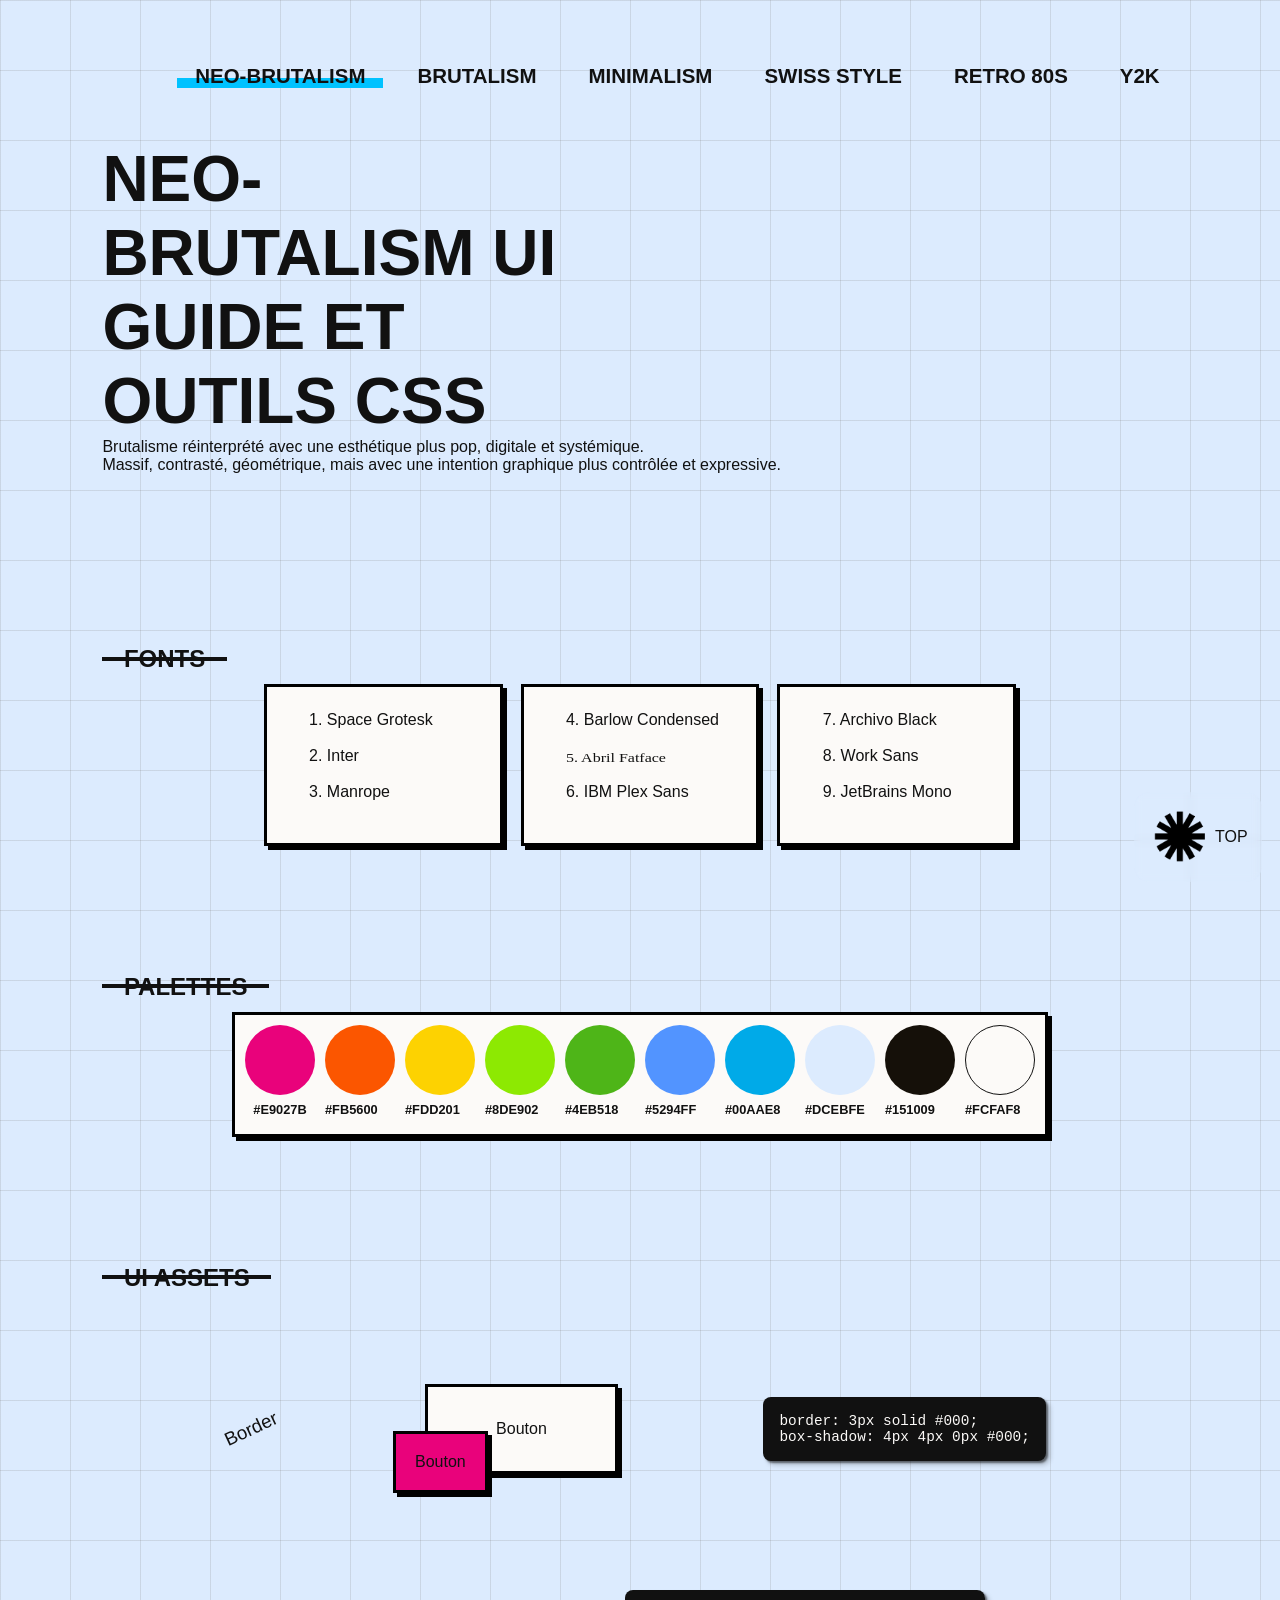
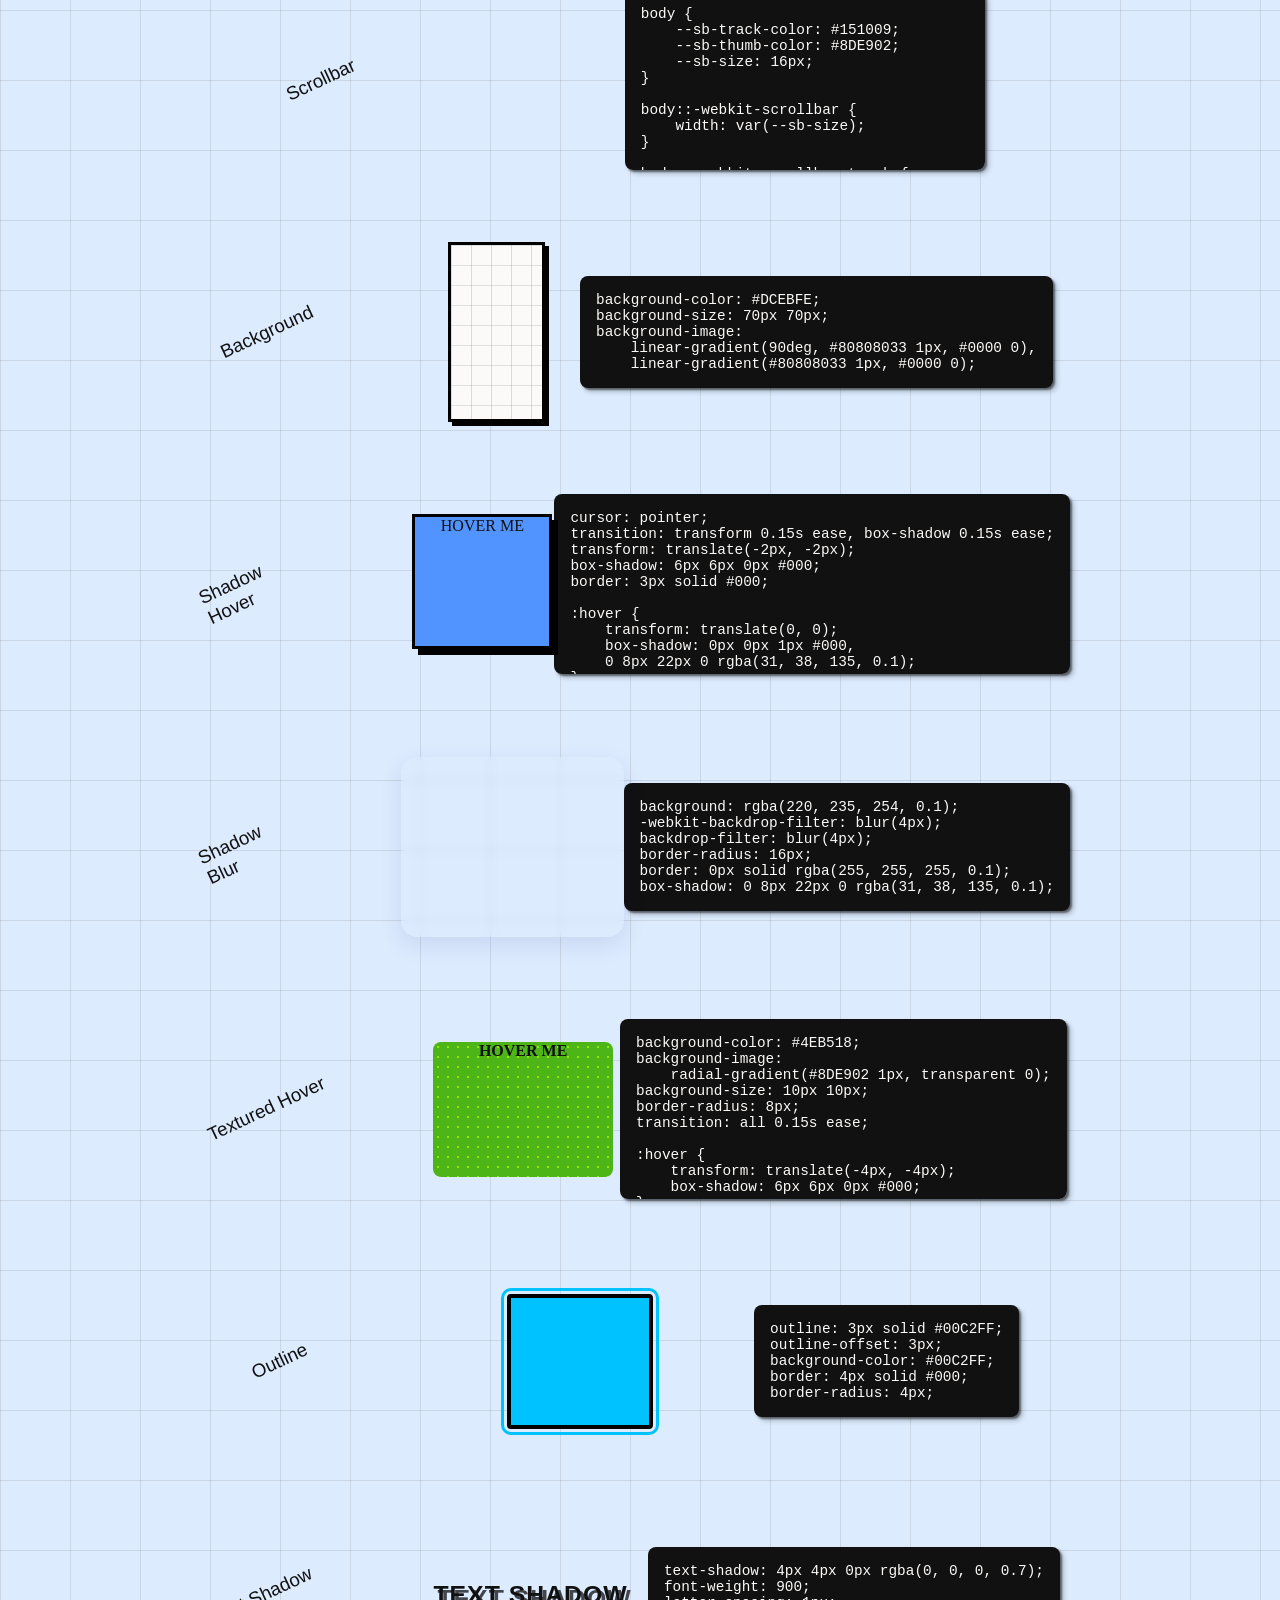
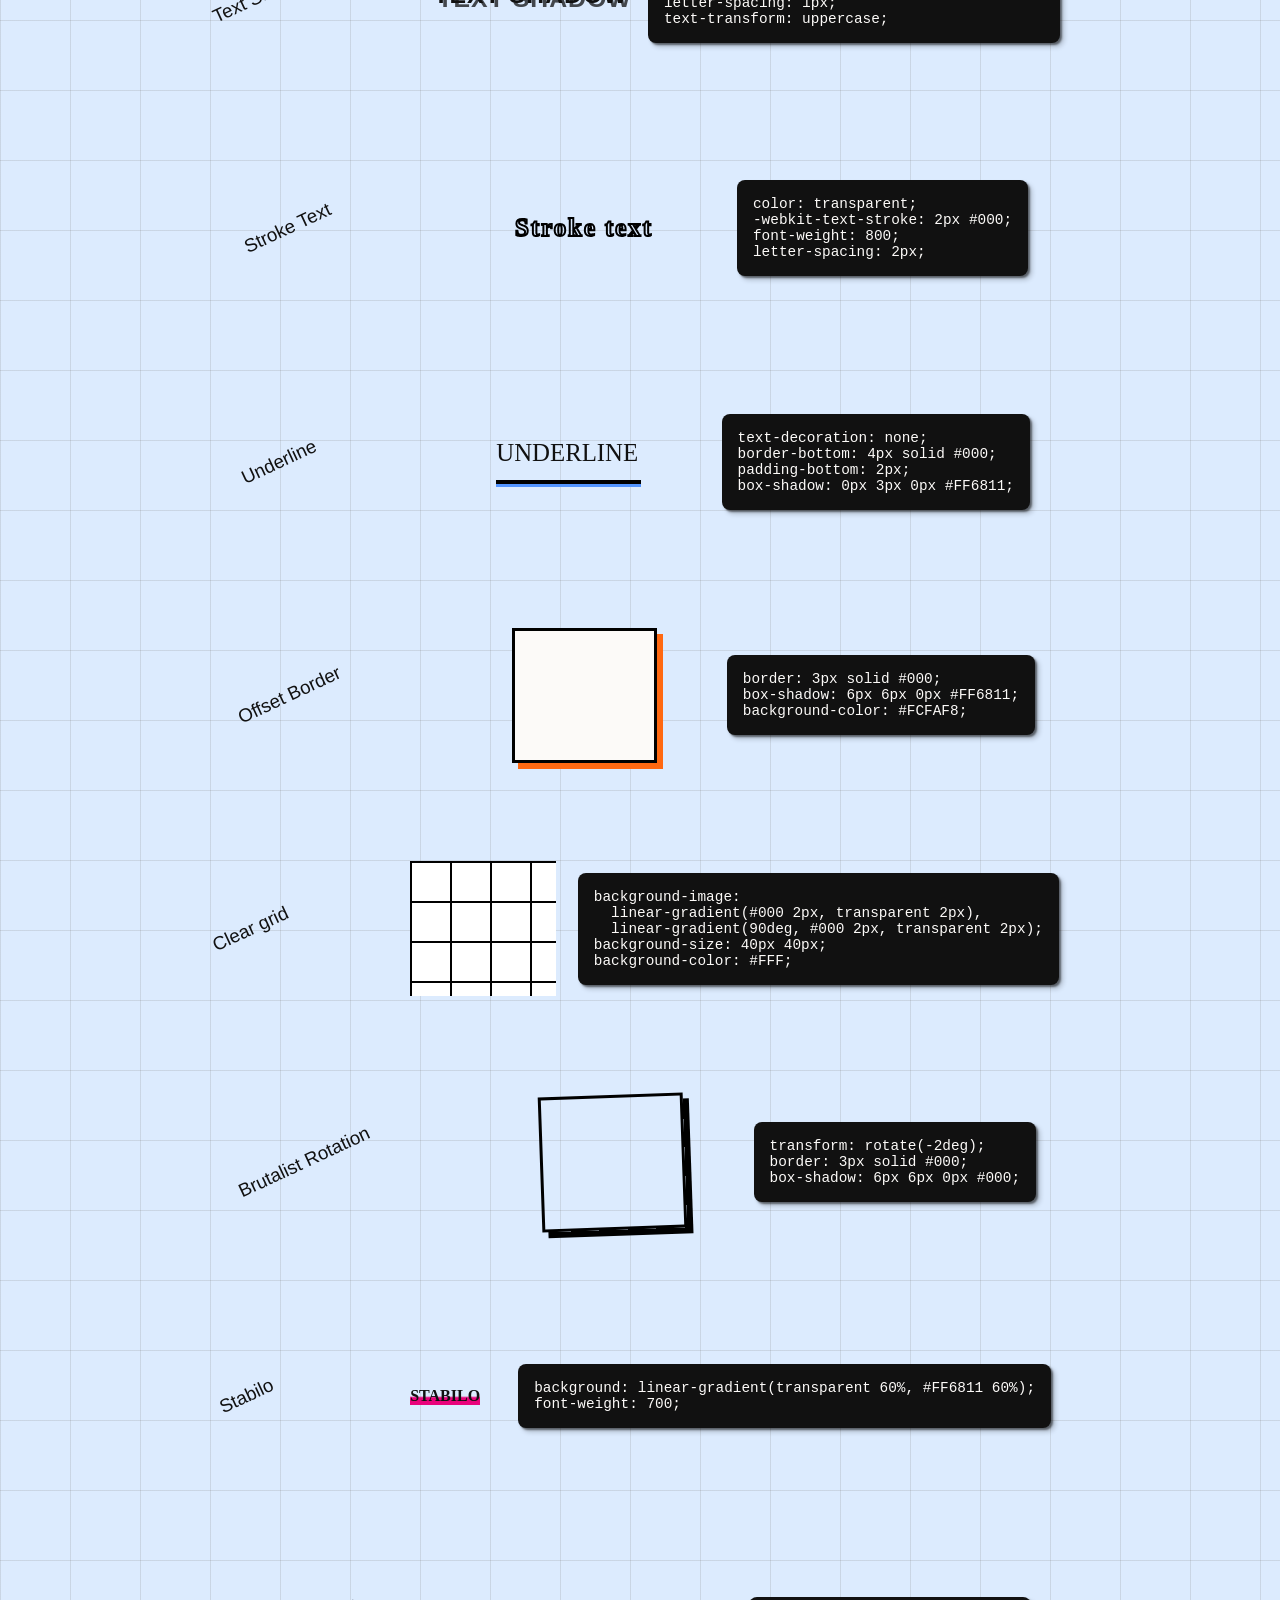
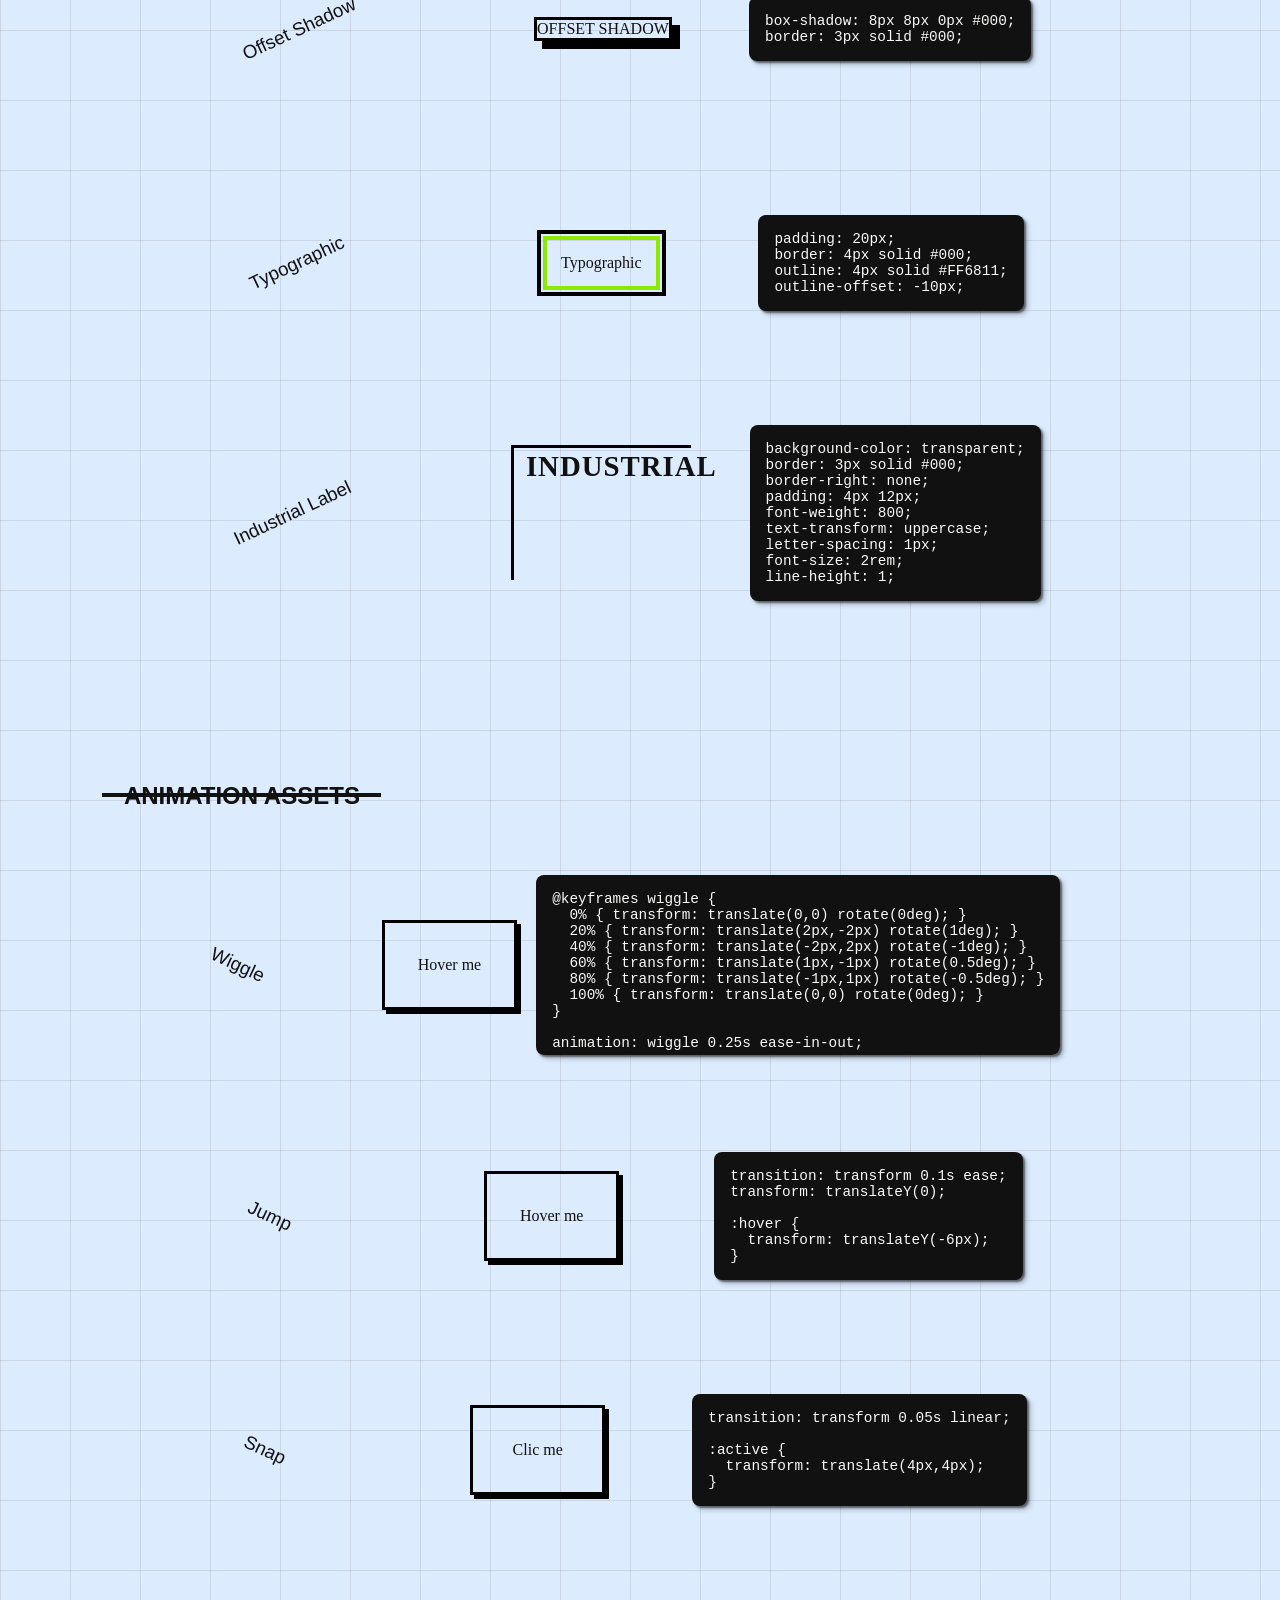
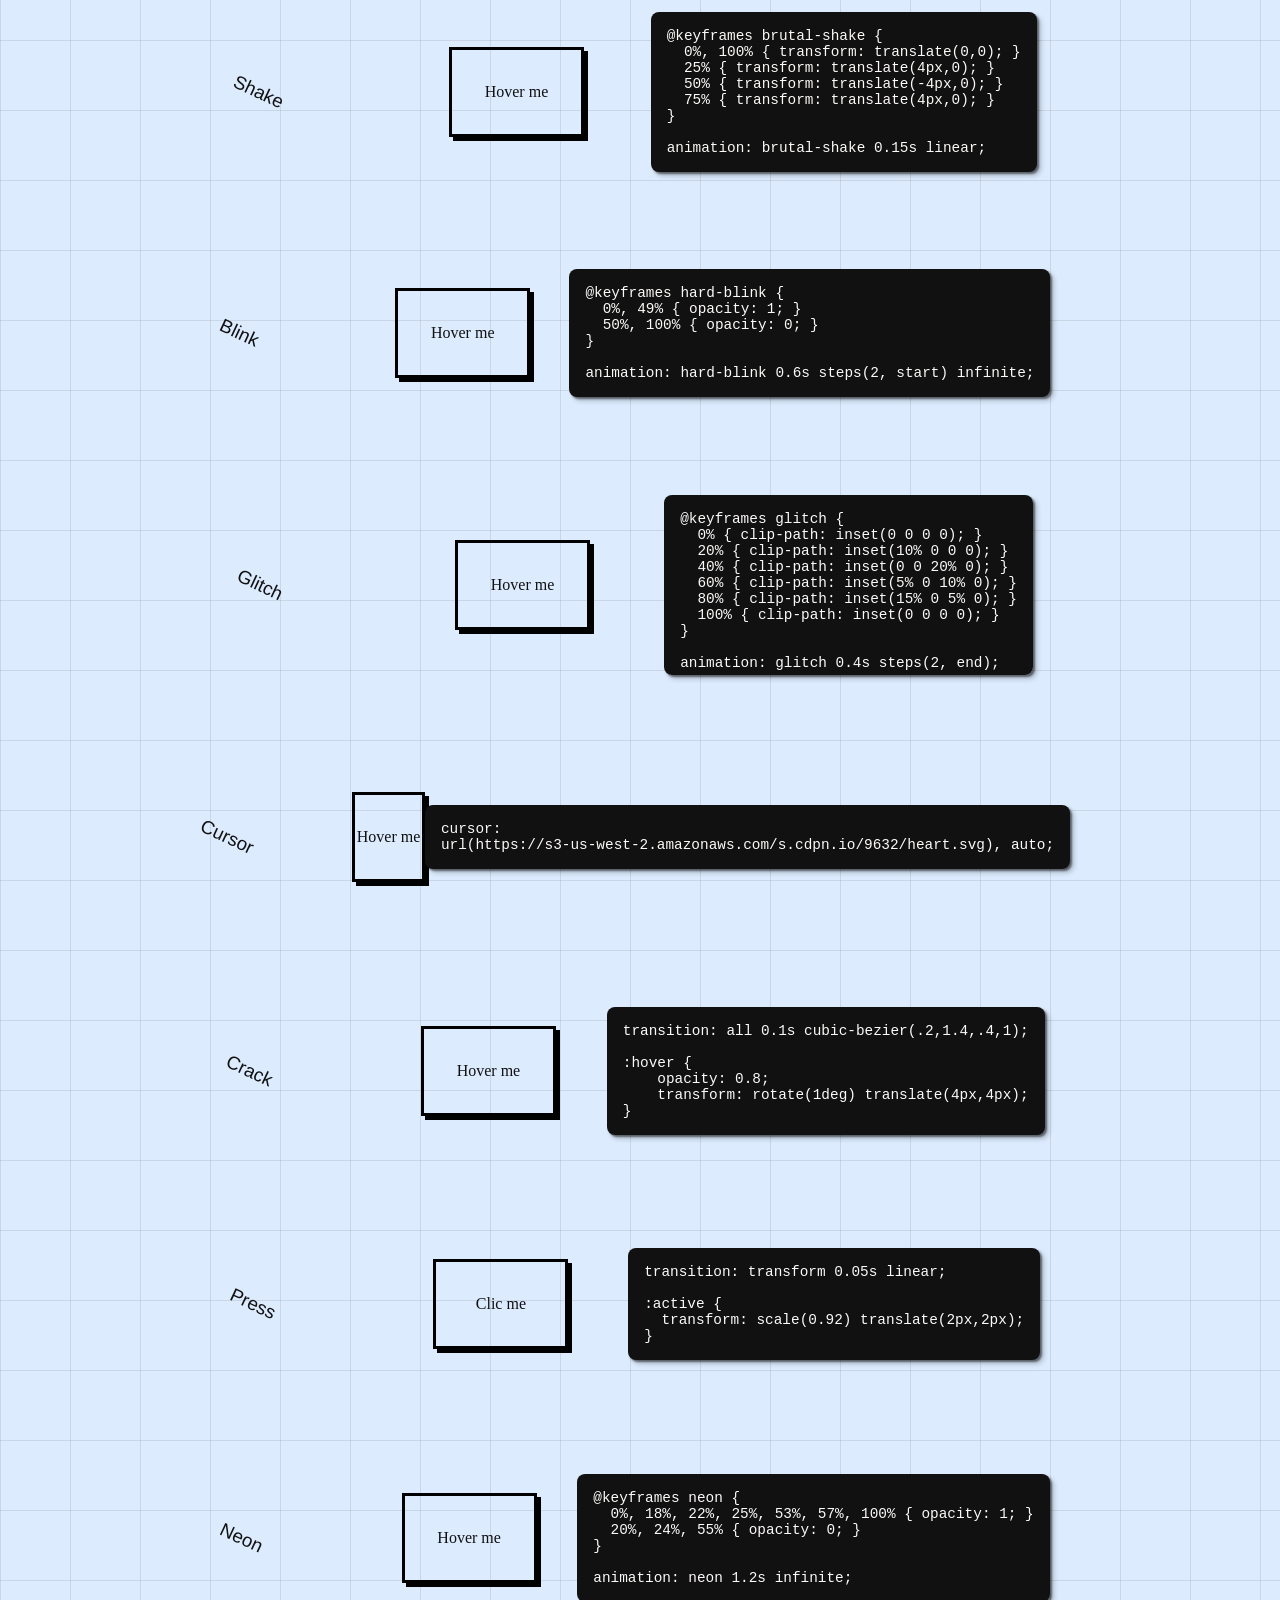
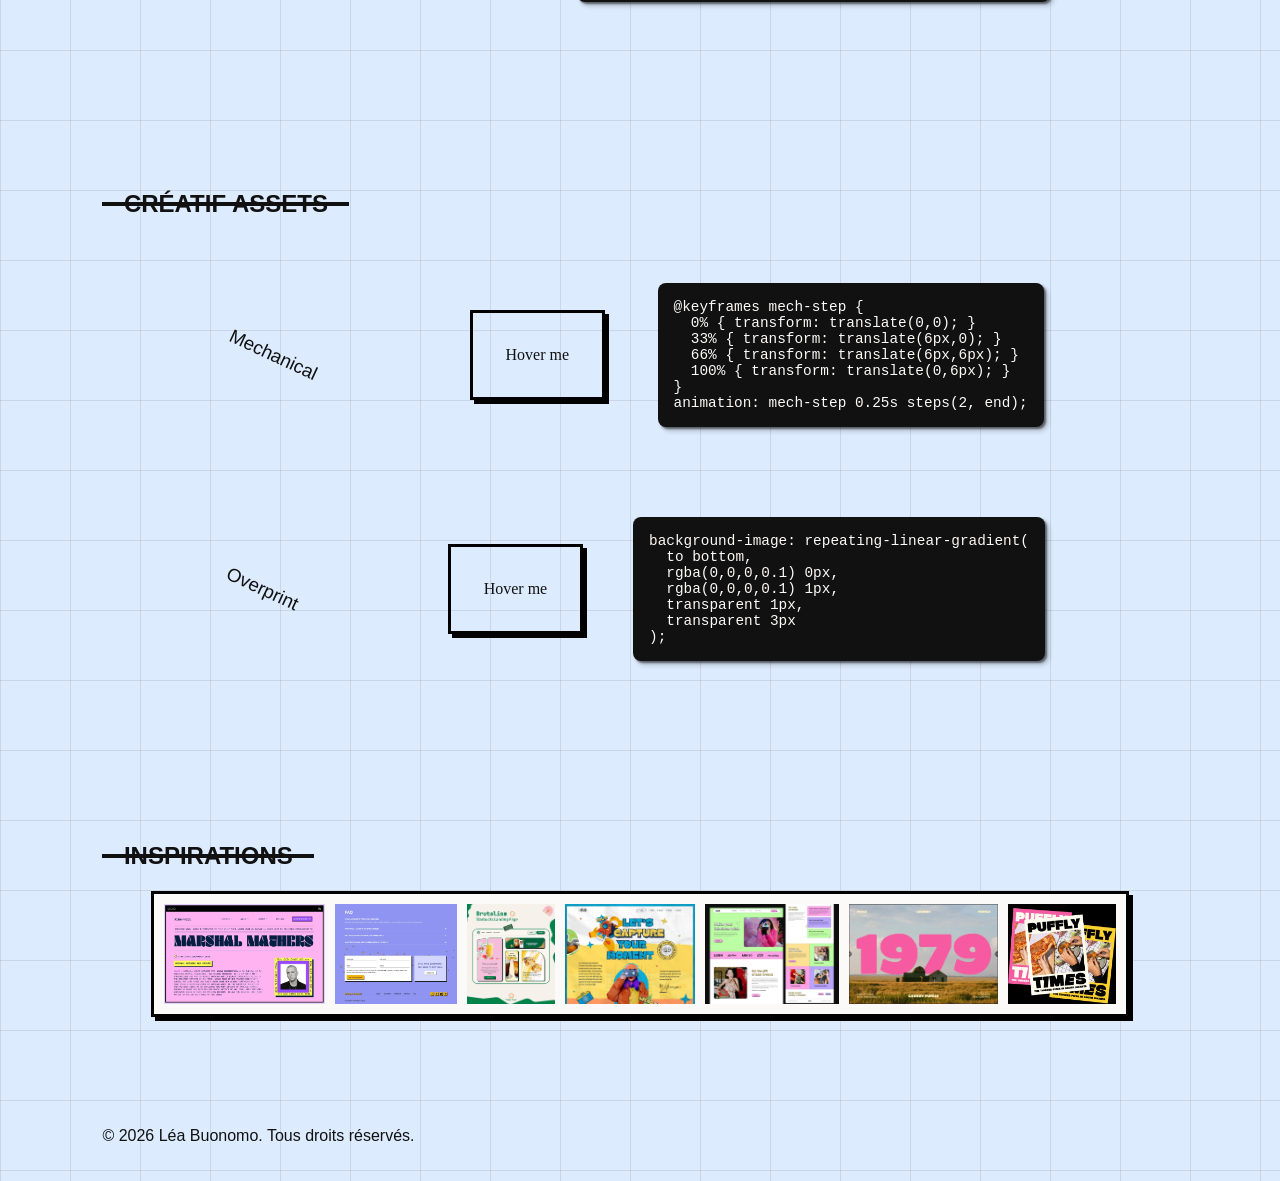
==== index.html @ 37f57606 "Première version" ====
<!DOCTYPE html>
<html lang="fr">
<head>
    <meta charset="UTF-8">
    <meta name="viewport" content="width=device-width, initial-scale=1.0">
    <meta name="referrer" content="strict-origin-when-cross-origin">

    <meta http-equiv="X-XSS-Protection" content="1; mode=block">
    <meta http-equiv="Content-Security-Policy" content="default-src 'self'; img-src 'self' data: https:; style-src 'self' 'unsafe-inline' https://fonts.googleapis.com; font-src 'self' https://fonts.gstatic.com; script-src 'self' 'unsafe-inline';">    
    <meta http-equiv="X-Frame-Options" content="DENY">
    <meta http-equiv="X-Content-Type-Options" content="nosniff">

    <!-- SEO -->
    <meta name="description" content="Guide Neo Brutalism pour webdesigners et developpeurs. Typographies, palettes, composants UI, motifs CSS et outils pour creer des interfaces massives et contrastees.">
    <meta name="keywords" content="neo brutalism, neo brutalism css, neo brutalism ui, neo brutalism design, brutalist ui, brutalist css, design system neo brutalism">
    <meta name="robots" content="index, follow">
    <meta name="author" content="Léa Buonomo">

    <script type="application/ld+json">
    {
        "@context": "https://schema.org",
        "@type": "WebApplication",
        "name": "Neo Brutalism UI Guide",
        "description": "Outil Neo Brutalism pour webdesigners et developpeurs. Typographies, palettes, composants UI et motifs CSS.",
        "applicationCategory": "DesignTool",
        "operatingSystem": "All",
        "url": ""
    }
    </script>

    <!-- Open Graph -->
    <meta property="og:title" content="Neo Brutalism Guide Design">
    <meta property="og:description" content="Ressource complete pour webdesigners et developpeurs. Typographies, palettes, UI et principes du style Neo Brutalism.">
    <meta property="og:type" content="website">
    <meta property="og:image" content="./assets/preview-neobrutalism.jpg">
    <!-- Twitter Card -->
    <meta name="twitter:card" content="summary_large_image">

    <!-- Favicon -->
    <link rel="icon" type="image/webp" href="./assets/apple-touch-icon.webp">

    <!-- Préconnexion Google Fonts -->
    <link rel="preconnect" href="https://fonts.googleapis.com">
    <link rel="preconnect" href="https://fonts.gstatic.com" crossorigin>
    <!-- Google Fonts -->
    <link href="https://fonts.googleapis.com/css2?family=Space+Grotesk:wght@300..700&family=Inter:wght@100..900&family=Manrope:wght@200..800&family=Barlow+Condensed:wght@100..900&family=Abril+Fatface&family=IBM+Plex+Sans:wght@100..700&family=Archivo+Black&family=Work+Sans:wght@100..900&family=JetBrains+Mono:wght@100..800&display=swap" rel="stylesheet">
    
    <link rel="stylesheet" href="./variables.css">
    <link rel="stylesheet" href="./style.css">
    <title>Neo Brutalism UI Guide et outils CSS</title>
</head>
<body>
    <a href="#main" class="skip-link">Aller au contenu</a>

    <div id="top" class="site-container neobrutalism-container">
        <nav role="navigation" aria-label="Navigation principale">
            <div class="return">
                <a href="#top" aria-label="Retour à l’accueil">
                    <div class="inser-abstract">
                        <img src="./assets/cursor/boop6.png" alt="abstract" aria-hidden="true">
                    </div>Top
                </a>
            </div>
            <ul>
                <li class="nav-li stabilo"><a href="./index.html" rel="noopener noreferrer" aria-current="page">Neo-Brutalism</a></li>
                <li class="nav-li"><a href="./brutalism/brutalism.html" rel="noopener noreferrer">Brutalism</a></li>
                <li class="nav-li"><a href="./minimalism/minimalism.html" rel="noopener noreferrer">Minimalism</a></li>
                <li class="nav-li"><a href="./swissStyle/swissStyle.html" rel="noopener noreferrer">Swiss Style</a></li>
                <li class="nav-li"><a href="./retro/retro.html" rel="noopener noreferrer">Retro 80s</a></li>
                <li class="nav-li"><a href="./y2k/y2k.html" rel="noopener noreferrer">Y2K</a></li>
            </ul>
        </nav>

        <main class="main" id="main" role="main">
            <header class="header" id="content">
                <h1 class="header-title">Neo-Brutalism UI Guide et outils CSS</h1>
                <p class="header-description">Brutalisme réinterprété avec une esthétique plus pop, digitale et systémique.</p>
                <p class="header-description">Massif, contrasté, géométrique, mais avec une intention graphique plus contrôlée et expressive.</p>
            </header>
            
            <!-- FONTS -->
            <section class="section-fonts">
                <h2 class="section-title">Fonts</h2>
                <div class="grid-font">
                    <!-- x3 cols -->
                    <div class="setOne">
                        <ul>
                            <li class="setOne-li space-grotesk">1. Space Grotesk</li>
                            <li class="setOne-li inter">2. Inter</li>
                            <li class="setOne-li manrope">3. Manrope</li>
                        </ul>
                    </div>

                    <div class="setTwo">
                        <ul>
                            <li class="setTwo-li barlow-condensed">4. Barlow Condensed</li>
                            <li class="setTwo-li abril-fatface">5. Abril Fatface</li>
                            <li class="setTwo-li ibm-plex-sans">6. IBM Plex Sans</li>
                        </ul>
                    </div>

                    <div class="setThree">
                        <ul>
                            <li class="setThree-li archivo-black">7. Archivo Black</li>
                            <li class="setThree-li work-sans">8. Work Sans</li>
                            <li class="setThree-li jetbrains-mono">9. JetBrains Mono</li>
                        </ul>
                    </div>
                </div>
            </section>
            <!-- PALETTES -->
            <section class="section-palettes">
                <h2 class="section-title">Palettes</h2>
                <div class="grid-palettes">
                    <!-- une ligne -->
                    <div class="color-E9027B box-color">
                        <div class="square-color" aria-hidden="true"></div>
                        <h3 class="title-color">#E9027B</h3>
                    </div>

                    <div class="color-FB5600">
                        <div class="square-color" aria-hidden="true"></div>
                        <h3 class="title-color">#FB5600</h3>
                    </div>

                    <div class="color-FDD201">
                        <div class="square-color" aria-hidden="true"></div>
                        <h3 class="title-color">#FDD201</h3>
                    </div>

                    <div class="color-8DE902">
                        <div class="square-color" aria-hidden="true"></div>
                        <h3 class="title-color">#8DE902</h3>
                    </div>

                    <div class="color-4EB518">
                        <div class="square-color" aria-hidden="true"></div>
                        <h3 class="title-color">#4EB518</h3>
                    </div>

                    <div class="color-5294FF">
                        <div class="square-color" aria-hidden="true"></div>
                        <h3 class="title-color">#5294FF</h3>
                    </div>

                    <div class="color-00AAE8">
                        <div class="square-color" aria-hidden="true"></div>
                        <h3 class="title-color">#00AAE8</h3>
                    </div>

                    <div class="color-DCEBFE">
                        <div class="square-color" aria-hidden="true"></div>
                        <h3 class="title-color">#DCEBFE</h3>
                    </div>

                    <div class="color-151009">
                        <div class="square-color" aria-hidden="true"></div>
                        <h3 class="title-color">#151009</h3>
                    </div>

                    <div class="color-FCFAF8">
                        <div class="square-color" aria-hidden="true"></div>
                        <h3 class="title-color">#FCFAF8</h3>
                    </div>
                </div>
            </section>

            <!-- UI ASSETS -->
            <section class="section-UI">
                <h2 class="section-title">UI Assets</h2>
                <!-- Border -->
                <div class="container-code">
                    <h3 class="manrope">Border</h3>
                    <div class="border-view">
                        Bouton
                    </div>
                    <div class="border-view-two">
                        Bouton
                    </div>
                    <pre class="code-ui">border: 3px solid #000;
box-shadow: 4px 4px 0px #000;</pre>
                </div>
                <!-- Scrollbar -->
                <div class="container-code">
                    <h3 class="manrope">Scrollbar</h3>
                    <pre class="code-ui">body {
    --sb-track-color: #151009;
    --sb-thumb-color: #8DE902;
    --sb-size: 16px;
}

body::-webkit-scrollbar {
    width: var(--sb-size);
}

body::-webkit-scrollbar-track {
    background: var(--sb-track-color);
    border-radius: 1px;
}

body::-webkit-scrollbar-thumb {
    background: var(--sb-thumb-color);
    border-radius: 1px;
}</pre>
                </div>
                <!-- Background -->
                <div class="container-code">
                    <h3 class="manrope">Background</h3>
                    <div class="background-view"></div>
                    <pre class="code-ui">background-color: #DCEBFE;
background-size: 70px 70px;
background-image: 
    linear-gradient(90deg, #80808033 1px, #0000 0),
    linear-gradient(#80808033 1px, #0000 0);</pre>
                </div>
                <!-- Shadow Hover -->
                <div class="container-code">
                    <h3 class="manrope">Shadow Hover</h3>
                    <div class="hover-view">Hover me</div>
                    <pre class="code-ui">cursor: pointer;
transition: transform 0.15s ease, box-shadow 0.15s ease;
transform: translate(-2px, -2px);
box-shadow: 6px 6px 0px #000;
border: 3px solid #000;

:hover {
    transform: translate(0, 0);
    box-shadow: 0px 0px 1px #000,
    0 8px 22px 0 rgba(31, 38, 135, 0.1);
}</pre>
                </div>
                <!-- Shadow Blur -->
                <div class="container-code">
                    <h3 class="manrope">Shadow Blur</h3>
                    <div class="shadow-view"></div>
                    <pre class="code-ui">background: rgba(220, 235, 254, 0.1);
-webkit-backdrop-filter: blur(4px);
backdrop-filter: blur(4px);
border-radius: 16px;
border: 0px solid rgba(255, 255, 255, 0.1);
box-shadow: 0 8px 22px 0 rgba(31, 38, 135, 0.1);</pre>
                </div>
                <!-- Textured Hover-->
                <div class="container-code">
                    <h3 class="manrope">Textured Hover</h3>
                    <div class="textured-view">Hover me</div>
                    <pre class="code-ui">background-color: #4EB518;
background-image: 
    radial-gradient(#8DE902 1px, transparent 0);
background-size: 10px 10px;
border-radius: 8px;
transition: all 0.15s ease;

:hover {
    transform: translate(-4px, -4px);
    box-shadow: 6px 6px 0px #000;
}</pre>
                </div>
                <!-- Outline -->
                <div class="container-code">
                    <h3 class="manrope">Outline</h3>
                    <div class="outline-view"></div>
                    <pre class="code-ui">outline: 3px solid #00C2FF;
outline-offset: 3px;
background-color: #00C2FF;
border: 4px solid #000;
border-radius: 4px;</pre>
                </div>
                <!-- Text Shadow -->
                <div class="container-code">
                    <h3 class="manrope">Text Shadow</h3>
                    <div class="textShadow-view">Text shadow</div>
                    <pre class="code-ui">text-shadow: 4px 4px 0px rgba(0, 0, 0, 0.7);
font-weight: 900;
letter-spacing: 1px;
text-transform: uppercase;</pre>
                </div>
                <!-- Stroke text -->
                <div class="container-code">
                    <h3 class="manrope">Stroke Text</h3>
                    <div class="stroke-view">Stroke text</div>
                    <pre class="code-ui">color: transparent;
-webkit-text-stroke: 2px #000;
font-weight: 800;
letter-spacing: 2px;</pre>
                </div>
                <!-- Underline -->
                <div class="container-code">
                    <h3 class="manrope">Underline</h3>
                    <div class="underline-view">UNDERLINE</div>
                    <pre class="code-ui">text-decoration: none;
border-bottom: 4px solid #000;
padding-bottom: 2px;
box-shadow: 0px 3px 0px #FF6811;</pre>
                </div>
                <!-- Offset Border -->
                <div class="container-code">
                    <h3 class="manrope">Offset Border</h3>
                    <div class="offsetBorder-view"></div>
                    <pre class="code-ui">border: 3px solid #000;
box-shadow: 6px 6px 0px #FF6811;
background-color: #FCFAF8;</pre>
                </div>
                <!-- Grid -->
                <div class="container-code">
                    <h3 class="manrope">Clear grid</h3>
                    <div class="grid-view"></div>
                    <pre class="code-ui">background-image:
  linear-gradient(#000 2px, transparent 2px),
  linear-gradient(90deg, #000 2px, transparent 2px);
background-size: 40px 40px;
background-color: #FFF;</pre>
                </div> 
                <!-- Brutalist Rotation -->
                <div class="container-code">
                    <h3 class="manrope">Brutalist Rotation</h3>
                    <div class="rotation-view"></div>
                    <pre class="code-ui">transform: rotate(-2deg);
border: 3px solid #000;
box-shadow: 6px 6px 0px #000;</pre>
                </div>
                <!-- Stabilo -->
                <div class="container-code">
                    <h3 class="manrope">Stabilo</h3>
                    <div class="stabilo-view">STABILO</div>
                    <pre class="code-ui">background: linear-gradient(transparent 60%, #FF6811 60%);
font-weight: 700;</pre>
                </div>
                <!-- Offset Shadow -->
                <div class="container-code">
                    <h3 class="manrope">Offset Shadow</h3>
                    <div class="offShadow-view">Offset Shadow</div>
                    <pre class="code-ui">box-shadow: 8px 8px 0px #000;
border: 3px solid #000;</pre>
                </div>
                <!-- Typographic-->
                <div class="container-code">
                    <h3 class="manrope">Typographic</h3>
                    <div class="typographic-view">Typographic</div>
                    <pre class="code-ui">padding: 20px;
border: 4px solid #000;
outline: 4px solid #FF6811;
outline-offset: -10px;</pre>
                </div> 
                <!-- Industrial Label -->
                <div class="container-code">
                    <h3 class="manrope">Industrial Label</h3>
                    <div class="label-view">Industrial</div>
                    <pre class="code-ui">background-color: transparent;
border: 3px solid #000;
border-right: none;
padding: 4px 12px;
font-weight: 800;
text-transform: uppercase;
letter-spacing: 1px;
font-size: 2rem;
line-height: 1;</pre>
                </div> 
            </section>
            <!-- ANIMATION ASSETS -->
            <section class="section-animation">
                <h2 class="section-title">Animation Assets</h2>
                <!-- Wiggle -->
                <div class="container-code">
                    <h3>Wiggle</h3>
                    <div class="wiggle-animation animation">Hover me</div>
                    <pre class="code-ui">@keyframes wiggle {
  0% { transform: translate(0,0) rotate(0deg); }
  20% { transform: translate(2px,-2px) rotate(1deg); }
  40% { transform: translate(-2px,2px) rotate(-1deg); }
  60% { transform: translate(1px,-1px) rotate(0.5deg); }
  80% { transform: translate(-1px,1px) rotate(-0.5deg); }
  100% { transform: translate(0,0) rotate(0deg); }
}

animation: wiggle 0.25s ease-in-out;</pre>
                </div> 
                <!-- jump -->
                <div class="container-code">
                    <h3>Jump</h3>
                    <div class="jump-animation animation">Hover me</div>
                    <pre class="code-ui">transition: transform 0.1s ease;
transform: translateY(0);

:hover {
  transform: translateY(-6px);
}</pre>
                </div>
                <!-- Snap -->
                <div class="container-code">
                    <h3>Snap</h3>
                    <div class="snap-animation animation">Clic me</div>
                    <pre class="code-ui">transition: transform 0.05s linear;

:active {
  transform: translate(4px,4px);
}</pre>
                </div>
                <!-- shake -->
                <div class="container-code">
                    <h3>Shake</h3>
                    <div class="shake-animation animation">Hover me</div>
                    <pre class="code-ui">@keyframes brutal-shake {
  0%, 100% { transform: translate(0,0); }
  25% { transform: translate(4px,0); }
  50% { transform: translate(-4px,0); }
  75% { transform: translate(4px,0); }
}

animation: brutal-shake 0.15s linear;</pre>
                </div>
                <!-- Blink -->
                <div class="container-code">
                    <h3>Blink</h3>
                    <div class="blink-animation animation">Hover me</div>
                    <pre class="code-ui">@keyframes hard-blink {
  0%, 49% { opacity: 1; }
  50%, 100% { opacity: 0; }
}

animation: hard-blink 0.6s steps(2, start) infinite;</pre>
                </div> 
                <!-- Glitch -->
                <div class="container-code">
                    <h3>Glitch</h3>
                    <div class="glitch-animation animation">Hover me</div>
                    <pre class="code-ui">@keyframes glitch {
  0% { clip-path: inset(0 0 0 0); }
  20% { clip-path: inset(10% 0 0 0); }
  40% { clip-path: inset(0 0 20% 0); }
  60% { clip-path: inset(5% 0 10% 0); }
  80% { clip-path: inset(15% 0 5% 0); }
  100% { clip-path: inset(0 0 0 0); }
}

animation: glitch 0.4s steps(2, end);</pre>
                </div>
                <!-- Cursor -->
                <div class="container-code">
                    <h3>Cursor</h3>
                    <div class="cursor-animation animation">Hover me</div>
                    <pre class="code-ui">cursor: 
url(https://s3-us-west-2.amazonaws.com/s.cdpn.io/9632/heart.svg), auto;</pre>
                </div>
                <!-- Crack -->
                <div class="container-code">
                    <h3>Crack</h3>
                    <div class="crack-animation animation">Hover me</div>
                    <pre class="code-ui">transition: all 0.1s cubic-bezier(.2,1.4,.4,1);

:hover {
    opacity: 0.8;
    transform: rotate(1deg) translate(4px,4px);
}</pre>
                </div>
                <!-- Press -->
                <div class="container-code">
                    <h3>Press</h3>
                    <div class="press-animation animation">Clic me</div>
                    <pre class="code-ui">transition: transform 0.05s linear;

:active {
  transform: scale(0.92) translate(2px,2px);
}</pre>
                </div>
                <!-- Neon -->
                <div class="container-code">
                    <h3>Neon</h3>
                    <div class="neon-animation animation">Hover me</div>
                    <pre class="code-ui">@keyframes neon {
  0%, 18%, 22%, 25%, 53%, 57%, 100% { opacity: 1; }
  20%, 24%, 55% { opacity: 0; }
}

animation: neon 1.2s infinite;</pre>
                </div>
            </section>
            <!-- CREATIF ASSETS -->
            <section class="section-animation">
                <h2 class="section-title">Créatif Assets</h2>
                <!-- Mechanical -->
                <div class="container-code">
                    <h3>Mechanical</h3>
                    <div class="mechanical-crea animation">Hover me</div>
                    <pre class="code-ui">@keyframes mech-step {
  0% { transform: translate(0,0); }
  33% { transform: translate(6px,0); }
  66% { transform: translate(6px,6px); }
  100% { transform: translate(0,6px); }
}
animation: mech-step 0.25s steps(2, end);</pre>
                </div>
                <!-- Overprint -->
                <div class="container-code">
                    <h3>Overprint</h3>
                    <div class="overprint-crea animation">Hover me</div>
                    <pre class="code-ui">background-image: repeating-linear-gradient(
  to bottom,
  rgba(0,0,0,0.1) 0px,
  rgba(0,0,0,0.1) 1px,
  transparent 1px,
  transparent 3px
);</pre>
                </div>
            </section>

            <!-- INSPIRATIONS -->
            <section class="section-inspirations">
                <h2 class="section-title">Inspirations</h2>
                <ul class="grid-inspirations">
                    <!-- une ligne -->
                    <li class="square-inspi">
                        <img src="assets/neobrutalism_inspi/neo1.webp" loading="lazy" alt="Image webdesign Néo Brutaliste de Dribble">
                    </li>

                    <li class="square-inspi">
                        <img src="assets/neobrutalism_inspi/neo2.webp" loading="lazy" alt="Image webdesign espace FAQ">
                    </li>

                    <li class="square-inspi">
                        <img src="assets/neobrutalism_inspi/neo3.webp" loading="lazy" alt="Image landing page Starbucks de Dribble">
                    </li>

                    <li class="square-inspi">
                        <img src="assets/neobrutalism_inspi/neo4.webp" loading="lazy" alt="Image webdesign coloré au style 'fait main'">
                    </li>

                    <li class="square-inspi">
                        <img src="assets/neobrutalism_inspi/neo6.webp" loading="lazy" alt="Image webdesign épuré et coloré">
                    </li>

                    <li class="square-inspi">
                        <img src="assets/neobrutalism_inspi/neo7.webp" loading="lazy" alt="Image hero section massive">
                    </li>

                    <li class="square-inspi">
                        <img src="assets/neobrutalism_inspi/neo8.webp" loading="lazy" alt="Image flyers / poster">
                    </li>
                </ul>
            </section>
        </main>
        <footer class="footer" role="contentinfo">
            <p class="footer-text">&copy; <script>document.write(new Date().getFullYear())</script> Léa Buonomo. Tous droits réservés.</p>
        </footer>
    </div>
</body>
</html>
---- variables.css ----
:root {
    --color-e9027b: #E9027B;
    --color-fb5600: #FB5600;
    --color-fdd201: #FDD201;
    --color-8de902: #8DE902;
    --color-4eb518: #4EB518;
    --color-5294ff: #5294FF;
    --color-00aae8: #00AAE8;
    --color-dcebfe: #DCEBFE;
    --color-151009: #151009;
    --color-fcfaf8: #FCFAF8;
    --font-footer: "JetBrains Mono", sans-serif;
}
---- style.css ----
.neobrutalism-container a:focus-visible {
    outline: 3px solid #000;
    outline-offset: 4px;
}

/* reset */
* {
    margin: 0;
    padding: 0;
    color: inherit;
    box-sizing: border-box;
    scroll-behavior: smooth;
}
html {
    width: 100dvw;   
}
body {
    height: max-content;
    width: 100dvw;
    overflow-x: hidden;
    position: relative;

    --sb-track-color: var(--color-151009);
    --sb-thumb-color: var(--color-8de902);
    --sb-size: 16px;
}
    body::-webkit-scrollbar, pre::-webkit-scrollbar {
        width: var(--sb-size);
    }

    body::-webkit-scrollbar-track, pre::-webkit-scrollbar-track {
        background: var(--sb-track-color);
    }

    body::-webkit-scrollbar-thumb, pre::-webkit-scrollbar-thumb {
        background: var(--sb-thumb-color);
        border-radius: 4px;
    }

.skip-link {
    position: absolute;
    top: -1000px;
    left: -1000px;
    height: 1px;
    width: 1px;
    overflow: hidden;
    clip: rect(0 0 0 0);
    white-space: nowrap;
}

.skip-link:focus {
    position: fixed;
    top: 10px;
    left: 10px;
    height: auto;
    width: auto;
    padding: 8px 14px;
    background: #000;
    color: #fff;
    font-size: 14px;
    z-index: 9999;
    clip: auto;
    white-space: normal;
    border-radius: 4px;
}

li, a {
    list-style: none;
    text-decoration: none;
    font-family: "IBM Plex Sans", sans-serif;
    white-space: nowrap;
}

.site-container {
    min-height: 100vh;
    height: max-content;
    width: 100%;    
    position: relative;
    background-color: var(--color-dcebfe);
    background-size: 70px 70px;
    background-image: linear-gradient(90deg, #80808033 1px, #0000 0), linear-gradient(#80808033 1px, #0000 0);
    color: #111;
    padding: 5% 8% 0 8%;
    display: flex;
    flex-direction: column;
}
/* NAV */
.return  {
    width: 10vw;
    position: fixed;
    bottom: 2vh;
    right: 2vh;
    display: flex;
    align-items: center;
    justify-content: space-between;
    text-transform: uppercase;
    padding: 1vh;
    z-index: 6; 
    background: rgba(220, 235, 254, 0.1);
    -webkit-backdrop-filter: blur(4px);
    backdrop-filter: blur(4px);
    border-radius: 16px;
}
.return a {
    display: flex;
    align-items: center;
    justify-content: space-between;
    width: 8vw;
    cursor: pointer;    
}
.stabilo {
    background: linear-gradient(transparent 60%, #00C2FF 60%);
}
    .inser-abstract {
        width: 10vh;
        height: 8vh;
    }
        .inser-abstract img {
            height: 100%;
        }
nav ul {
    display: flex;
    align-items: center;
    justify-content: flex-end;
    gap: 1rem;
}
    .nav-li {
        font-size: 1.6vw;
        position: relative;
        font-weight: 600;
        text-transform: uppercase;
    }
    .nav-li::after {
        position: absolute;
        top: 45%;
        left: 0;
        content: "";
        width: 0%;
        height: 4px;
        background-color: #111;
        pointer-events: none;
        transition: all 200ms linear;
    }
    .nav-li:hover::after {
        width: 100%;
    }
    .nav-li a {
        padding: 2vh;
        cursor: pointer;
    }

/* HEADER */
header {
    padding: 6vh 0;
    font-family: "JetBrains Mono", sans-serif;
}
/* TITLE */
h1 {
    font-size: 4rem;
    width: max-content;
    max-width: 40vw;
    font-family: "Barlow Condensed", sans-serif;
    text-transform: uppercase;
}
h3 {
    font-family: "IBM Plex Sans", sans-serif;
}
/* SECTIONS */
section {
    margin-top: 6rem;
    padding: 10px 0;
}
/* SECTION FONTS */
.grid-font {
    width: 70%;
    margin: 0 auto;
    color: #111;
    gap: 2vh;
    display: grid;
    grid-template-rows: 1fr;
    grid-template-columns: repeat(3, 1fr);
}
    .setOne, .setTwo, .setThree {
        padding: 10%;
        display: flex;
        align-items: center;
        justify-content: center;
        background-color: var(--color-fcfaf8);
        border: 3px solid #000;
        box-shadow: 4px 4px 0px #000;
        width: 100%;
    }
    .setOne ul, .setTwo ul, .setThree ul {
        width: 80%;
    }
        .setOne-li, .setTwo-li, .setThree-li {
            height: 4vh;
            width: max-content;            
            cursor: pointer;
            transition: all 440ms ease;
        }
            .setOne-li:hover {
                background-color: var(--color-00aae8);
                font-size: 24px;
            }
            .setTwo-li:hover {
                background-color: var(--color-4eb518);
                font-size: 24px;
            }
            .setThree-li:hover {
                background-color: var(--color-e9027b);
                font-size: 24px;
            }
/* FONTS */
.space-grotesk {
    font-family: "Space Grotesk", sans-serif;    
}
.inter {
    font-family: "Inter", sans-serif;
}
.manrope {
    font-family: "Manrope", sans-serif;
}
.barlow-condensed {
    font-family: "Barlow Condensed", sans-serif;
}
.abril-fatface {
    transform: scaleY(0.8);
    font-family: "Abril Fatface", serif;
}
.ibm-plex-sans {
    font-family: "IBM Plex Sans", sans-serif;
}
.archivo-black {
    font-family: "Archivo Black", sans-serif;
}
.work-sans {
    font-family: "Work Sans", sans-serif;
}
.jetbrains-mono {
    font-family: "JetBrains Mono", sans-serif;
}

/* SECTION PALETTES */
.section-title {
    padding: 0 2%;
    cursor: default;
    position: relative;
    width: max-content;
    transition: all 400ms linear;
}
.section-title::after {
    position: absolute;
    top: 45%;
    left: 0;
    content: "";
    width: 100%;
    height: 4px;
    background-color: #111;
    transition: all 400ms linear;
}
.section-title:hover::after {
    width: 0%;
}
    .grid-palettes {
        width: max-content;
        height: max-content;
        display: flex;
        align-items: center;
        justify-content: center;
        gap: 0 10px;
        padding: 10px;
        margin: 0 auto;
        background-color: var(--color-fcfaf8);
        color: #111;
        border: 3px solid #000;
        box-shadow: 4px 4px 0px #000;
        overflow: visible;
    }
.box-color {
    display: flex;
    flex-direction: column;
    align-items: center;
    justify-content: space-around;
    overflow: visible;
}
    .color-E9027B .square-color {
        background-color: var(--color-e9027b);        
    }
        .color-E9027B .square-color::after {
            color: var(--color-fcfaf8);
        }    
        .color-E9027B .square-color:hover::after {
            content: "#fcfaf8";
        }
    .color-FB5600 .square-color {
        background-color: var(--color-fb5600);        
    }
        .color-FB5600 .square-color::after {
            color: var(--color-e9027b);
        }    
        .color-FB5600 .square-color:hover::after {
            content: "#e9027b";
        }        
    .color-FDD201 .square-color {
        background-color: var(--color-fdd201);        
    }
        .color-FDD201 .square-color::after {
            color: var(--color-00aae8);
        }    
        .color-FDD201 .square-color:hover::after {
            content: "#00aae8";
        } 
    .color-8DE902 .square-color {
        background-color: var(--color-8de902);        
    }
        .color-8DE902 .square-color::after {
            color: var(--color-4eb518);
        }    
        .color-8DE902 .square-color:hover::after {
            content: "#4eb518";
        } 
    .color-4EB518 .square-color {
        background-color: var(--color-4eb518);        
    }
        .color-4EB518 .square-color::after {
            color: var(--color-8de902);
        }    
        .color-4EB518 .square-color:hover::after {
            content: "#8de902";
        } 
    .color-5294FF .square-color {
        background-color: var(--color-5294ff);        
    }
        .color-5294FF .square-color::after {
            color: var(--color-dcebfe);
        }    
        .color-5294FF .square-color:hover::after {
            content: "#dcebfe";
        } 
    .color-00AAE8 .square-color {
        background-color: var(--color-00aae8);        
    }
        .color-00AAE8 .square-color::after {
            color: var(--color-fdd201);
        }    
        .color-00AAE8 .square-color:hover::after {
            content: "#fdd201";
        } 
    .color-DCEBFE .square-color {
        background-color: var(--color-dcebfe);        
    }
       .color-DCEBFE .square-color::after {
            color: var(--color-5294ff);
        }    
        .color-DCEBFE .square-color:hover::after {
            content: "#5294ff";
        }  
    .color-151009 .square-color {
        background-color: var(--color-151009);        
    }
        .color-151009 .square-color::after {
            color: var(--color-8de902);
        }    
        .color-151009 .square-color:hover::after {
            content: "#8de902";
        } 
    .color-FCFAF8 .square-color {
        border: 1px solid;
        background-color: var(--color-fcfaf8);        
    }
        .color-FCFAF8 .square-color::after {
            color: var(--color-fb5600);
        }    
        .color-FCFAF8 .square-color:hover::after {
            content: "#fb5600";
        }  

    .square-color {
        overflow: visible;
        position: relative;
        border-radius: 50%;
        padding: 10%;        
        width: 70px;
        height: 70px;
        cursor: pointer;
        transition: all 440ms ease;
        font-family: "Archivo Black", sans-serif;
        font-size: 50%;
        font-weight: 700;
    }
    .square-color::after {
        position: absolute;
        width: 100%;
        top: 50%;
        left: 0;
        text-align: center;
        transform: translateY(-50%);
    }
    .square-color:hover {
        z-index: 2;
        transform: scale(2);
    }
    .title-color {
        padding: 10% 0;
        font-size: 80%;
    }

/* UI */
.grid-ui {
    height: max-content;
    background-color: var(--color-fcfaf8);
    color: #111;
    gap: 10%;
    width: 100%;
    display: grid;
    grid:
        "ui-view ui-settings" 1fr
        / 1fr 1fr;
}
    .square-ui {
        padding: 10%;        
        border: 3px solid #000;
        box-shadow: 4px 4px 0px #000;
    }
.ui-view { grid-area: ui-view; }
.ui-settings { grid-area: ui-settings; }
/* ASSETS */
.container-code {
    margin: 2vh 0;
    position: relative;
    width: 90%;
    height: max-content;
    display: flex;
    align-items: center;
    justify-content: space-around;
    /* display: grid;
    grid-template-rows: 1fr;
    grid-template-columns: 15% 40% 45%; */
    overflow: visible;
}
.section-title {
    line-height: 50px;
    text-transform: uppercase;
    font-family: "JetBrains Mono", sans-serif;
}
    .container-code h3 {
        margin: 10%;
        transform: rotate(-25deg);
        font-weight: 400;
    }
    .section-animation .container-code h3 {
        transform: rotate(25deg);
        font-family: "manrope", sans-serif;
    }
    /* Border */
    .border-view, .border-view-two {
        display: flex;
        align-items: center;
        justify-content: center;
        font-family: "Archivo Black", sans-serif;
        border: 3px solid #000;
        box-shadow: 4px 4px 0px #000;
    }
    .border-view {
        width: 20%;
        margin-right: 10%;
        height: 10vh;
        background-color: var(--color-fcfaf8);        
    }
    .border-view-two {
        position: absolute;
        bottom: 20%;
        left: 30%;
        padding: 2%;
        background-color:var(--color-e9027b);
        z-index: 2;
    }
    /* Background */
    .background-view {
        width: 10%;
        height: 20vh;
        border: 3px solid #000;
        box-shadow: 4px 4px 0px #000;
        background-color: var(--color-fcfaf8);
        background-size: 20px 20px;
        background-image: linear-gradient(90deg, #80808043 1px, #0000 0), linear-gradient(#80808037 1px, #0000 0);
    }
    /* Shadow Hover */
    .hover-view {
        text-align: center;
        text-transform: uppercase;
        font-family: "manrope";
        cursor: pointer;
        width: 15%;
        height: 15vh;
        background-color: var(--color-5294ff);
        transition: transform 0.15s ease, box-shadow 0.15s ease;
        transform: translate(-2px, -2px);
        box-shadow: 6px 6px 0px #000;
        border: 3px solid #000;
    }
        .hover-view:hover {
            transform: translate(0, 0);
            box-shadow: 0px 0px 1px #000, 0 8px 22px 0 rgba(31, 38, 135, 0.1);
        }
    /* Shadow */
    .shadow-view {
        width: 25vh;
        height: 20vh;
        border-radius: 50%;
        background: rgba(220, 235, 254, 0.1);
        -webkit-backdrop-filter: blur(4px);
        backdrop-filter: blur(4px);
        border-radius: 16px;
        border: 0px solid rgba(255, 255, 255, 0.1);
        box-shadow: 0 8px 22px 0 rgba(31, 38, 135, 0.1);
    }
     /* Textured */
    .textured-view {
        text-align: center;
        text-transform: uppercase;
        font-weight: bold;
        font-family: "manrope";
        cursor: pointer;
        width: 20vh;
        height: 15vh;
        background-color: var(--color-4eb518);
        background-image: radial-gradient(var(--color-8de902) 1px, transparent 0);
        background-size: 10px 10px;
        border-radius: 8px;
        transition: all 0.15s ease;
    }
    .textured-view:hover {
        transform: translate(-4px, -4px);
        box-shadow: 6px 6px 0px #000;
    }
    /* outline */
    .outline-view {
        width: 15%;
        height: 15vh;

        outline: 3px solid #00C2FF;
        outline-offset: 3px;
        background-color: #00C2FF;
        border: 4px solid #000;
        border-radius: 4px;
    }
    /* text shadow */
    .textShadow-view {
        font-family: "JetBrains Mono", sans-serif;
        font-size: 1.55rem;
        text-shadow: 4px 4px 0px rgba(0, 0, 0, 0.7);
        font-weight: 900;
        letter-spacing: 1px;
        text-transform: uppercase;
    }
    /* text stroke */
    .stroke-view {
        font-family: "Abril Fatface", serif;
        color: transparent;
        font-size: 1.55rem;
        -webkit-text-stroke: 2px #000;
        font-weight: 800;
        letter-spacing: 2px;
    }
    /* Underline */
    .underline-view {
        width: 15%;
        height: 5vh;
        font-family: "Archivo Black";
        font-size: 1.55rem;
        text-decoration: none;
        border-bottom: 4px solid #000;
        padding-bottom: 2px;
        box-shadow: 0px 3px 0px var(--color-5294ff);
    }
    /* Offset border */
    .offsetBorder-view {
        width: 15%;
        height: 15vh;
        border: 3px solid #000;
        box-shadow: 6px 6px 0px #FF6811;
        background-color: var(--color-fcfaf8);
    }
    /* Grid */
    .grid-view {
        width: 15%;
        height: 15vh;
        background-image:
        linear-gradient(#000 2px, transparent 2px),
        linear-gradient(90deg, #000 2px, transparent 2px);
        background-size: 40px 40px;
        background-color: #FFF;
    }
    /* Rotation */
    .rotation-view {
        width: 15%;
        height: 15vh;
        transform: rotate(-2deg);
        border: 3px solid #000;
        box-shadow: 6px 6px 0px #000;
    }
    /* Stabilo */
    .stabilo-view {
        font-family: "JetBrains Mono";
        background: linear-gradient(transparent 50%, var(--color-e9027b) 60%);
        font-weight: 700;
    }
    /* offset shadow */
    .offShadow-view {
        text-transform: uppercase;
        font-family: "JetBrains Mono";
        box-shadow: 8px 8px 0px #000;
        border: 3px solid #000;
    }
    /* typographic */
    .typographic-view {
        padding: 1vh;
        font-family: "JetBrains Mono";
        padding: 20px;
        border: 4px solid #000;
        outline: 4px solid var(--color-8de902);
        outline-offset: -10px;
    }
    /* label */
    .label-view {
        width: 20vh;
        height: 15vh;
        padding: 1vh;
        font-family: "JetBrains Mono";
        background-color: transparent;
        border: 3px solid #000;
        border-right: none;
        border-bottom: none;
        padding: 4px 12px;
        font-weight: 800;
        text-transform: uppercase;
        letter-spacing: 1px;
        font-size: 1.8rem;
        line-height: 1;
    }
        /* code */
        .code-ui {
            width: auto;
            height: max-content;
            margin: 4vh 0;
            background-color: #111;
            box-shadow: 2px 2px 2px rgba(0, 0, 0, 0.5), 4px 4px 5px rgba(0, 0, 0, 0.2);
            color: var(--color-fcfaf8);
            padding: 1rem;
            border-radius: 8px;
            overflow: auto;
            max-height: 20vh;
            min-width: max-content;
            font-family: monospace;
            font-size: 0.9rem;
        }
/* ANIMATIONS */
.animation {
    cursor: pointer;
    display: flex;
    align-items: center;
    justify-content: center;
    font-family: "JetBrains Mono";
    border: 3px solid #000;
    box-shadow: 4px 4px 0px #000;
    width: 15vh;
    height: 10vh;    
}
/* wiggle */
.wiggle-animation:hover {
    animation: wiggle 0.25s ease-in-out;    
}
    @keyframes wiggle {
        0% { transform: translate(0,0) rotate(0deg); }
        20% { transform: translate(2px,-2px) rotate(1deg); }
        40% { transform: translate(-2px,2px) rotate(-1deg); }
        60% { transform: translate(1px,-1px) rotate(0.5deg); }
        80% { transform: translate(-1px,1px) rotate(-0.5deg); }
        100% { transform: translate(0,0) rotate(0deg); }
    }
/* jump */
.jump-animation {
    transition: transform 0.1s ease;
    transform: translateY(0);  
}
.jump-animation:hover {
  transform: translateY(-6px);
}
/* snap */
.snap-animation {
    transition: transform 0.05s linear; 
}
.snap-animation:active {
  transform: translate(4px,4px);
}
/* shake */
.shake-animation:hover {
    animation: brutal-shake 0.15s linear; 
}
@keyframes brutal-shake {
    0%, 100% { transform: translate(0,0); }
    25% { transform: translate(4px,0); }
    50% { transform: translate(-4px,0); }
    75% { transform: translate(4px,0); }
}
/* blink */
.blink-animation:hover {
    animation: hard-blink 0.6s steps(2, start) infinite;
}
@keyframes hard-blink {
    0%, 49% { opacity: 1; }
    50%, 100% { opacity: 0; }
}
/* glitch */
.glitch-animation {
    transition: all 0.1s cubic-bezier(.2,1.4,.4,1);
}
.glitch-animation:hover {
    animation: glitch 0.4s steps(2, end);
}
@keyframes glitch {
    0% { clip-path: inset(0 0 0 0); }
    20% { clip-path: inset(10% 0 0 0); }
    40% { clip-path: inset(0 0 20% 0); }
    60% { clip-path: inset(5% 0 10% 0); }
    80% { clip-path: inset(15% 0 5% 0); }
    100% { clip-path: inset(0 0 0 0); }
}
/* cursor */
.cursor-animation {
    cursor: url(https://s3-us-west-2.amazonaws.com/s.cdpn.io/9632/heart.svg), auto;
}
.cursor-animation:active {
    cursor: url(https://s3-us-west-2.amazonaws.com/s.cdpn.io/9632/heart.svg), auto;
}
/* flash */
.crack-animation {
    transition: all 0.1s cubic-bezier(.2,1.4,.4,1);
}
.crack-animation:hover {
    opacity: 0.8;
    transform: rotate(1deg) translate(4px,4px);
}
/* press */
.press-animation {
    transition: transform 0.05s linear;
}
.press-animation:active {
    transform: scale(0.92) rotate(1deg) translate(2px,2px);
    box-shadow: 1px 1px 2px #000;
}
/* Neon */
.neon-animation:hover {
    animation: neon 1.2s infinite;
}
@keyframes neon {
  0%, 18%, 22%, 25%, 53%, 57%, 100% { opacity: 1; }
  20%, 24%, 55% { opacity: 0; }
}

/* CREATIFS */
/* layers */
.layers-crea {
    filter: drop-shadow(4px 0px 0px #FF6811)
        drop-shadow(-4px 0px 0px #00C2FF);
}
/* mechanical */
.mechanical-crea:hover {
    animation: mech-step 0.25s steps(2, end);
}
@keyframes mech-step {
  0% { transform: translate(0,0); }
  33% { transform: translate(6px,0); }
  66% { transform: translate(6px,6px); }
  100% { transform: translate(0,6px); }
}
/* overprint */
.overprint-crea:hover {
    background-image: repeating-linear-gradient(
  to bottom,
  rgba(0,0,0,0.1) 0px,
  rgba(0,0,0,0.1) 1px,
  transparent 1px,
  transparent 3px)
}


/* INSPIRATIONS */
.grid-inspirations {
    width: max-content;
    height: max-content;
    display: flex;
    align-items: center;
    justify-content: center;
    gap: 0 10px;
    padding: 10px;
    margin: 10px auto;
    background-color: var(--color-fcfaf8);
    color: #111;
    border: 3px solid #000;
    box-shadow: 4px 4px 0px #000;
}
.square-inspi {
    cursor: pointer;
    height: 100px;
    transition: all 440ms ease;
}
    .square-inspi:hover {
        transform: scale(1.8);
        z-index: 6;
    }
    .square-inspi img {
        height: 100%;
    }


.footer {
    display: flex;
    align-items: flex-end;
    justify-content: flex-start;
    padding: 10vh 0 4vh 0;
}
.footer-text {
    font-family: var(--font-footer);
}


/* RESPONSIVE GLOBAL < 768px */
@media (max-width: 767px) {
    .site-container {
        padding: 10% 4% 0 4%;
        background-size: 35px 35px;
    }

    h1 {
        max-width: 85vw;
        font-size: 2.2rem;
        line-height: 1.2;
    }
    .section-title {
        font-size: 1.4rem;
        line-height: 2;
        padding: 0;
    }
    header {
        padding: 4vh 0;
    }

    li, a, p, h3 {
        font-size: 0.5rem;
    }

    .return {
        top: auto;
        bottom: 4vh;
        left: auto;
        right: 0;
        width: auto;
        height: max-content;
        padding: 0.6rem 1rem;
    }
    .return a {
        width: 30%;
        gap: 0;
        font-size: 2vh;
    }
    .inser-abstract {
        height: 6vh;
    }
    nav ul {
        gap: 1vw;
        margin-right: -1.5vw;
    }
    .nav-li a {
        font-size: 2.35vw;
        padding: 0.2rem;
        white-space: nowrap;
    }

    section {
        margin-top: 2rem;
    }
    .grid-font {
        width: 100%;
        grid-template-columns: 1fr;
        gap: 1.5rem;
    }
    .setOne, .setTwo, .setThree {
        width: 80%;
        justify-self: center;
        padding: 8%;
    }
    .setOne-li, .setTwo-li, .setThree-li {
        height: auto;
        font-size: 1rem;
    }

    .grid-palettes {
        flex-wrap: wrap;
        width: 100%;
        gap: 10px;
        padding: 10px;
    }
    .square-color {
        width: 55px;
        height: 55px;
        padding: 8%;
        font-size: 0.6rem;
    }
    .title-color {
        font-size: 0.8rem;
        padding: 5% 0;
    }

    .container-code {
        width: 100%;
        flex-wrap: wrap;
        gap: 1.5rem;
        justify-content: center;
        margin: 3vh 0;
    }
    .container-code h3 {
        margin: 0;
        font-size: 1.1rem;
        transform: none;
        text-align: right;
        width: 90%;
    }
    .section-animation .container-code h3 {
        transform: rotate(15deg);
        margin-bottom: 5vh;
    }

    .border-view,
    .border-view-two,
    .background-view,
    .hover-view,
    .shadow-view,
    .textured-view,
    .outline-view,
    .underline-view,
    .offsetBorder-view,
    .grid-view,
    .rotation-view,
    .animation,
    .label-view {
        width: 100%;
        max-width: 260px;
        height: auto;
        min-height: 10vh;
    }
    .border-view-two {
        position: static;
        margin: 0 auto;
    }
    .code-ui {
        width: 80%;
        min-width: auto;
        max-height: none;
        font-size: 0.75rem;
        padding: 0.8rem;
    }
    .animation {
        width: 100%;
        max-width: 260px;
        height: 10vh;
        min-height: 80px;
    }

    .grid-inspirations {
        flex-wrap: wrap;
        width: 90%;
        gap: 10px;
    }

    .square-inspi {
        height: 80px;
    }
    .square-inspi:hover {
        transform: scale(1.4);
    }

    .footer {
        padding: 6vh 0 3vh 0;
    }
    .footer-text {
        font-size: 0.9rem;
    }
}
/* INTERMÉDIAIRE iPad / tablettes (768px à 1024px) */
@media (min-width: 768px) and (max-width: 1024px) {
    .site-container {
        padding: 4vh 5vw 0 5vw;
        background-size: 50px 50px;
    }
    li, a, p, h3 {
        font-size: 0.9rem;
    }
    .return {
        width: 20vw;
    }
    .return a {
        font-size: 1.4rem;
    }
    .inser-abstract img {
        height: 90%;
    }
    h1 {
        font-size: 3rem;
        line-height: 2;
        max-width: 90vw;
    }
    .section-title {
        font-size: 1.6rem;
        line-height: 2;
        padding: 0;
    }
    header {
        padding: 5vh 0;
    }

    nav ul {
        gap: 0;
    }
    .nav-li {
        letter-spacing: -1.5px;
    }
    .nav {
        margin-right: -3vw;
    }
    .nav-li a {
        padding: 0.4rem 2vw;
        font-size: 2.3vw;
        white-space: nowrap;
    }
    section {
        margin-top: 4vh;
    }

    .grid-font {
        width: 100%;
        grid-template-columns: repeat(3, 1fr);
        gap: 3vw;
        margin-top: 2vh;
    }
        .setOne, .setTwo, .setThree {
            padding: 2vh 2vw 2vh 1vw;
        }
        .setOne ul, .setTwo ul, .setThree ul {
            width: 90%;
        }
        .setOne-li, .setTwo-li, .setThree-li {
            height: 3vh;
        }
        .setThree-li:hover {
            font-size: 2.5vw;
        }
    .grid-palettes {
        flex-wrap: wrap;
        width: 64%;
        gap: 12px;
        padding: 12px;
        margin-top: 4vh;
    }

    .square-color {
        width: 60px;
        height: 60px;
        font-size: 0.7rem;
    }

    .container-code {
        width: 95%;
        gap: 2vh;
        flex-direction: column;
        justify-content: space-between;
        flex-wrap: wrap;
    }
    .section-animation .container-code h3 {
        transform: rotate(5deg);
    }
    
    .container-code h3 {
        font-size: 1.3rem;
        margin: 5%;
        transform: none;
        text-align: right;
        width: 80%;
    }
    .border-view-two {
        bottom: 14vh;
        right: -20vw;
        min-height: 2vh;
        width: 30vw;
        margin: 0 auto;
        position: absolute;
    }
    .border-view,
    .background-view,
    .hover-view,
    .shadow-view,
    .textured-view,
    .outline-view,
    .offsetBorder-view,
    .grid-view,
    .rotation-view,
    .animation,
    .label-view {
        min-width: 40vw;
    }
    .underline-view {
        min-height: 2vh;
    }

    .code-ui {
        width: auto;
        max-width: 100%;
        font-size: 0.8rem;
    }

    .grid-inspirations {
        width: 90%;
        padding: 2vh;
        gap: 2vh;
        flex-wrap: wrap;
    }

    .square-inspi {
        height: 90px;
    }

    .footer-text {
        font-size: 1rem;
    }
}
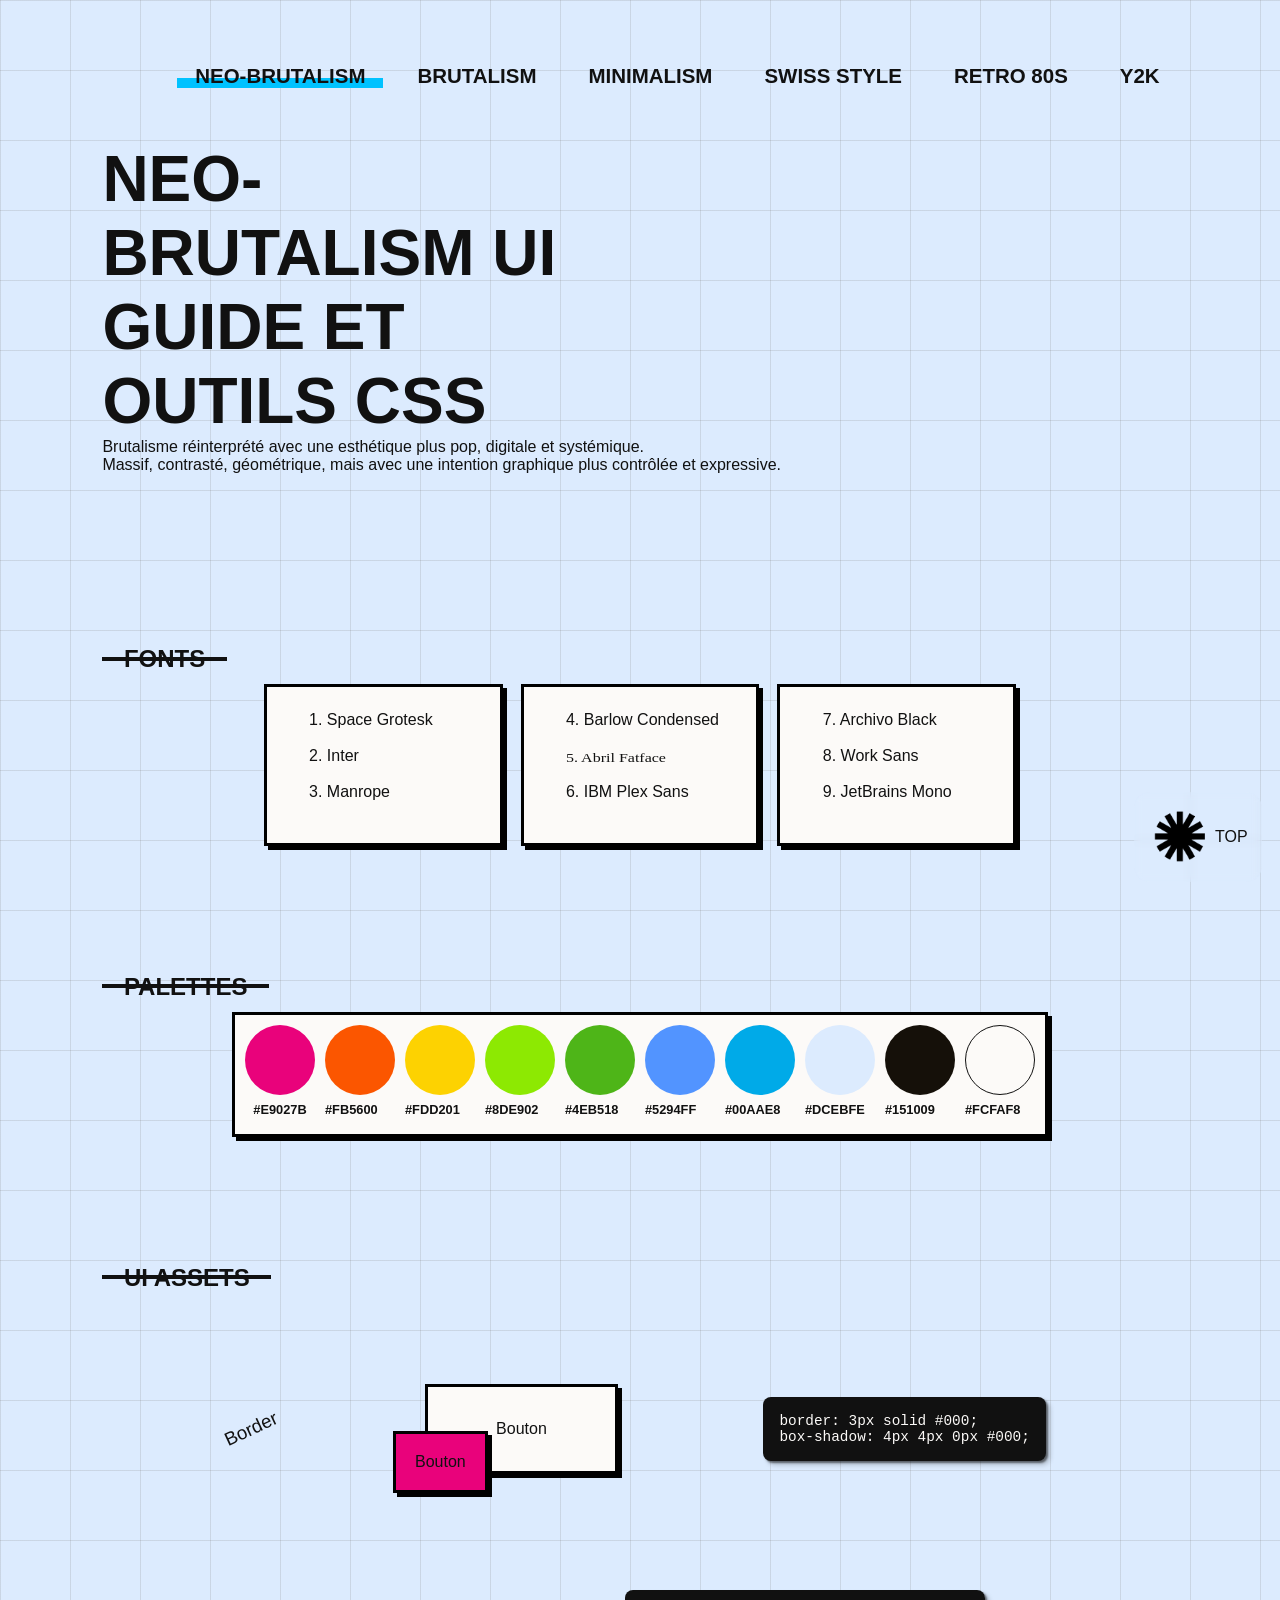
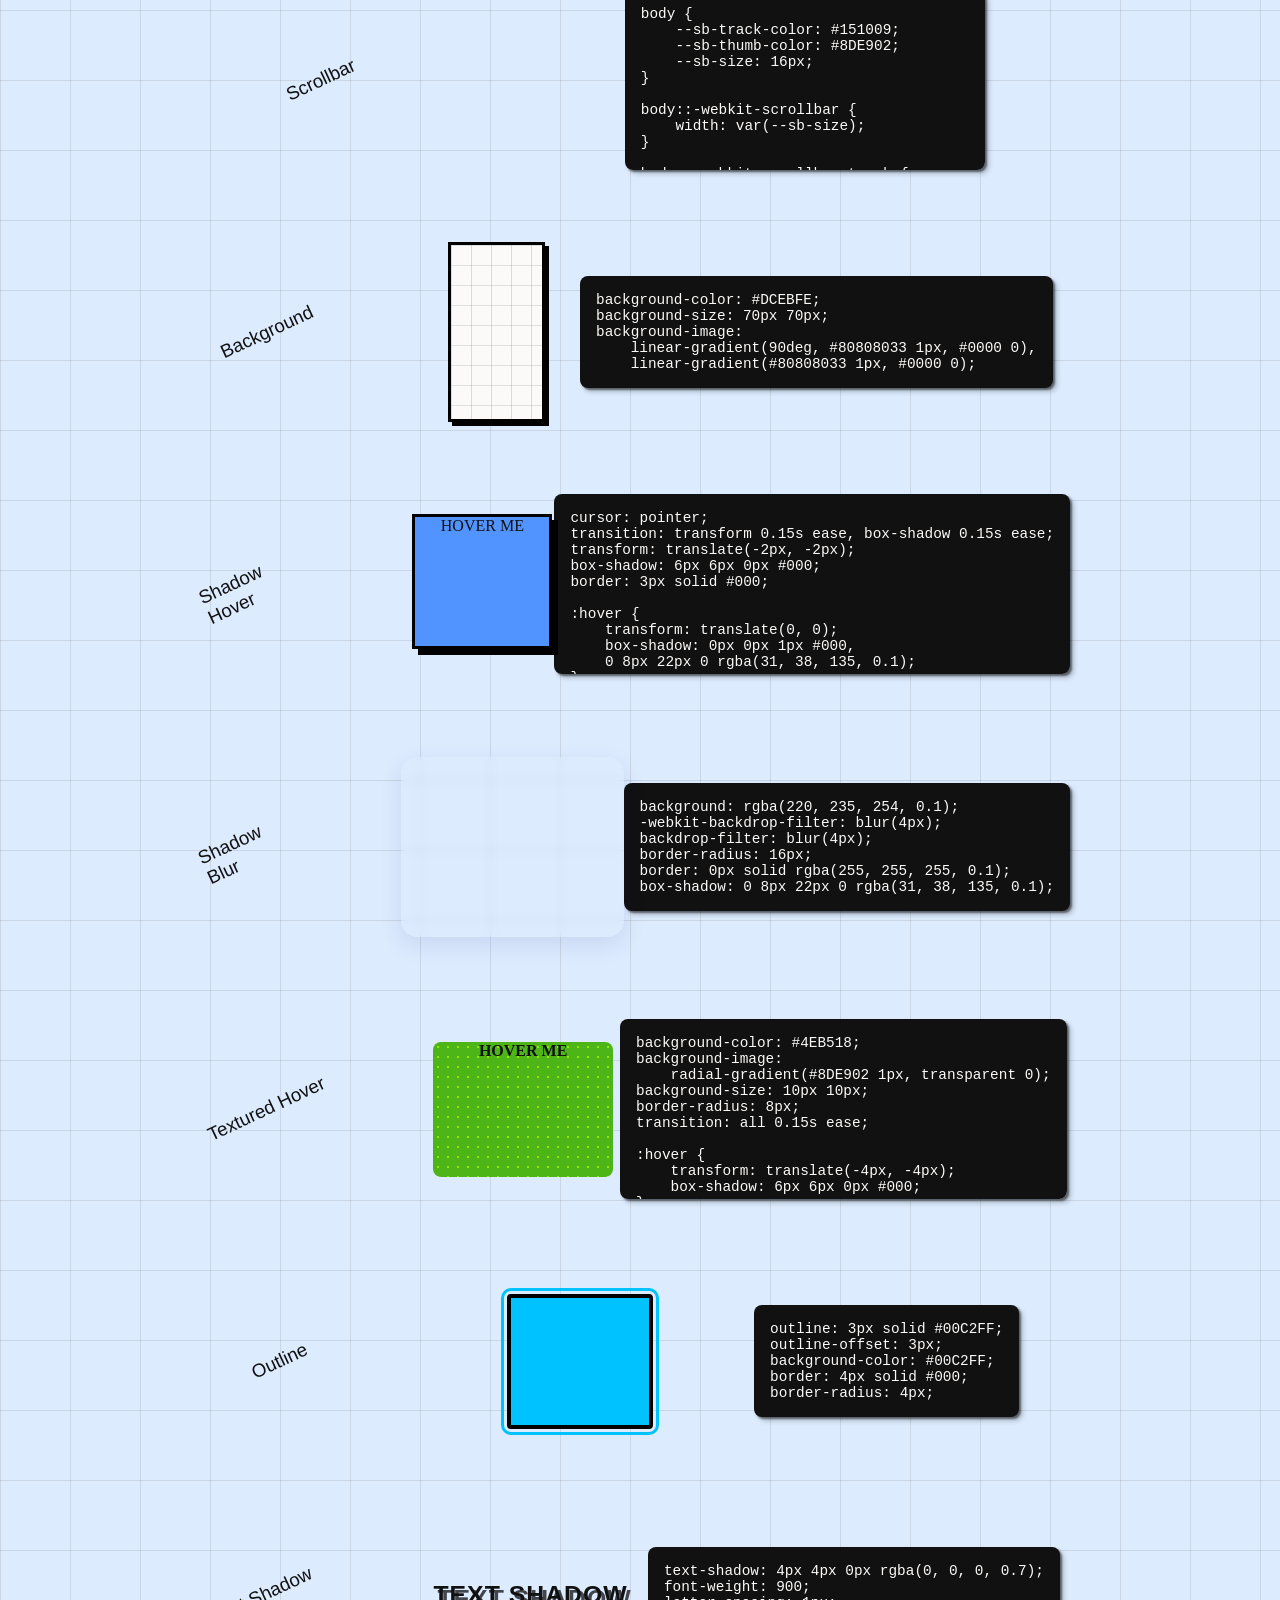
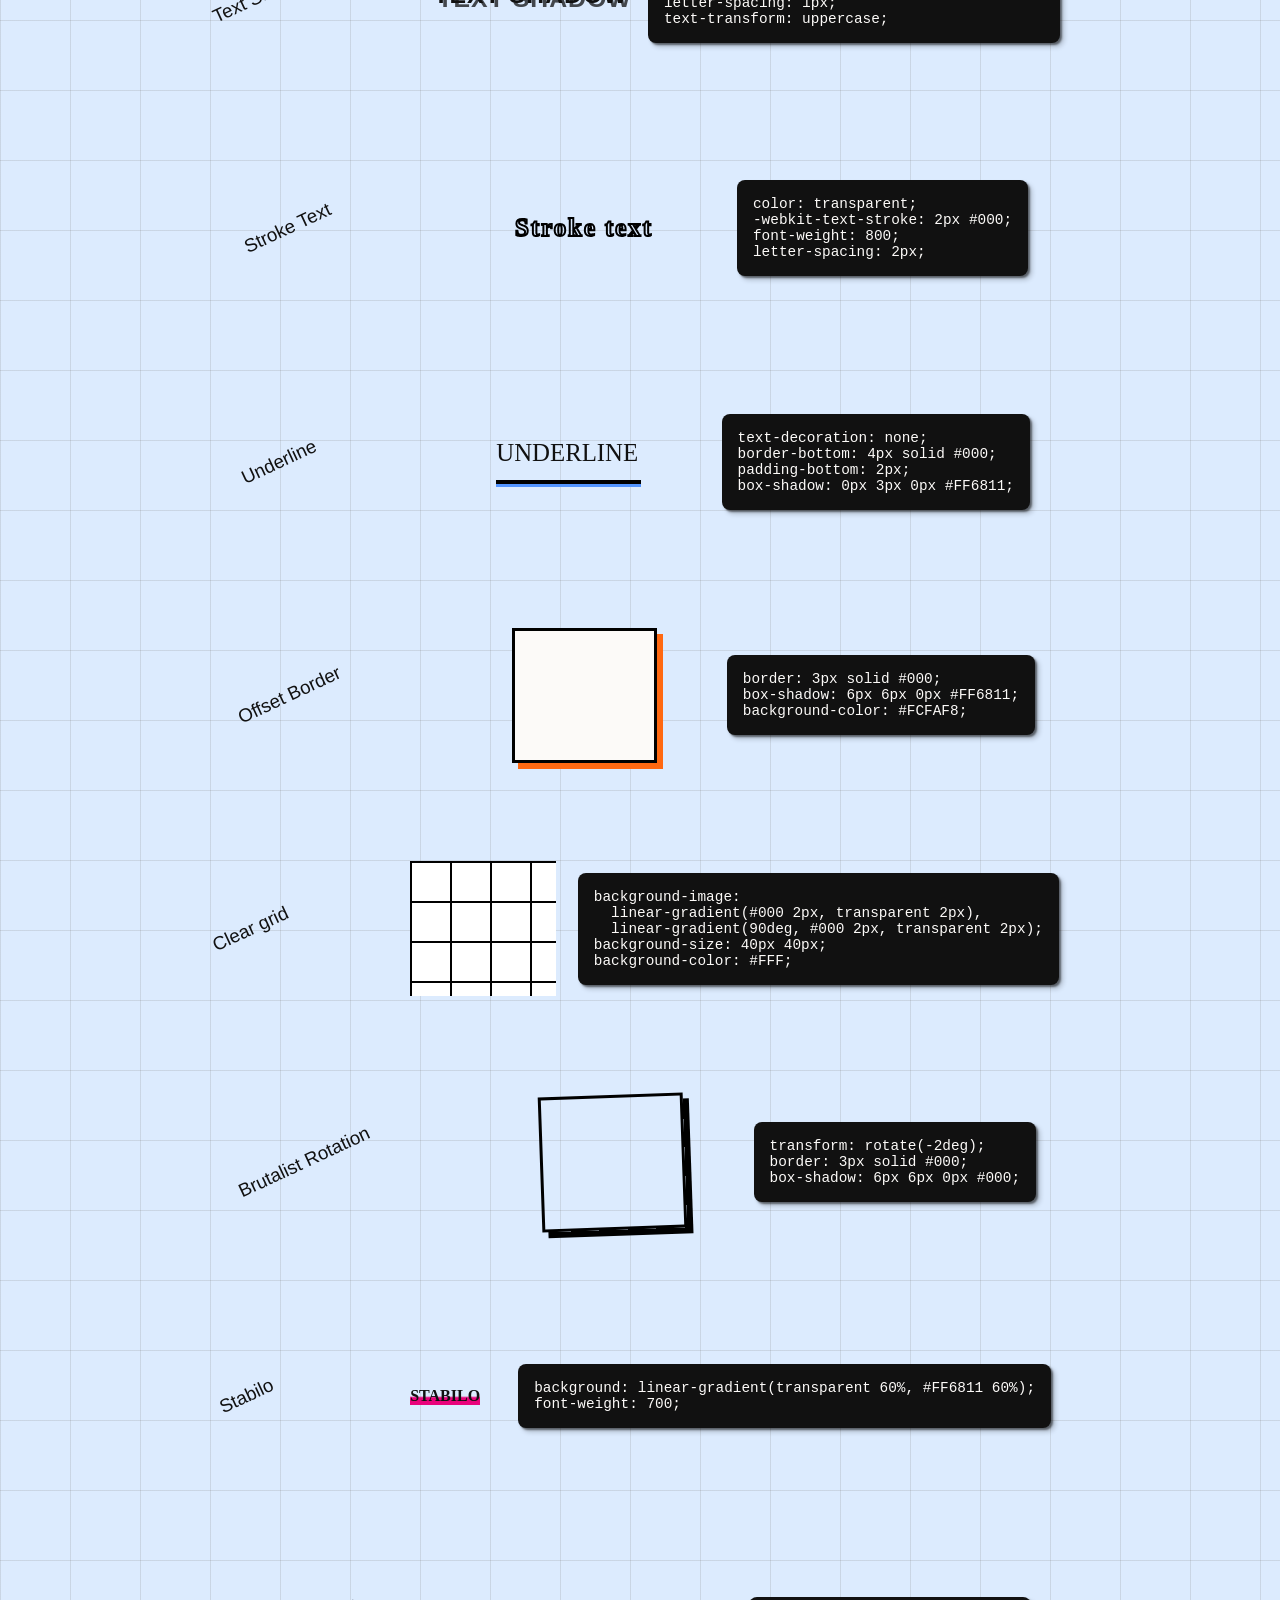
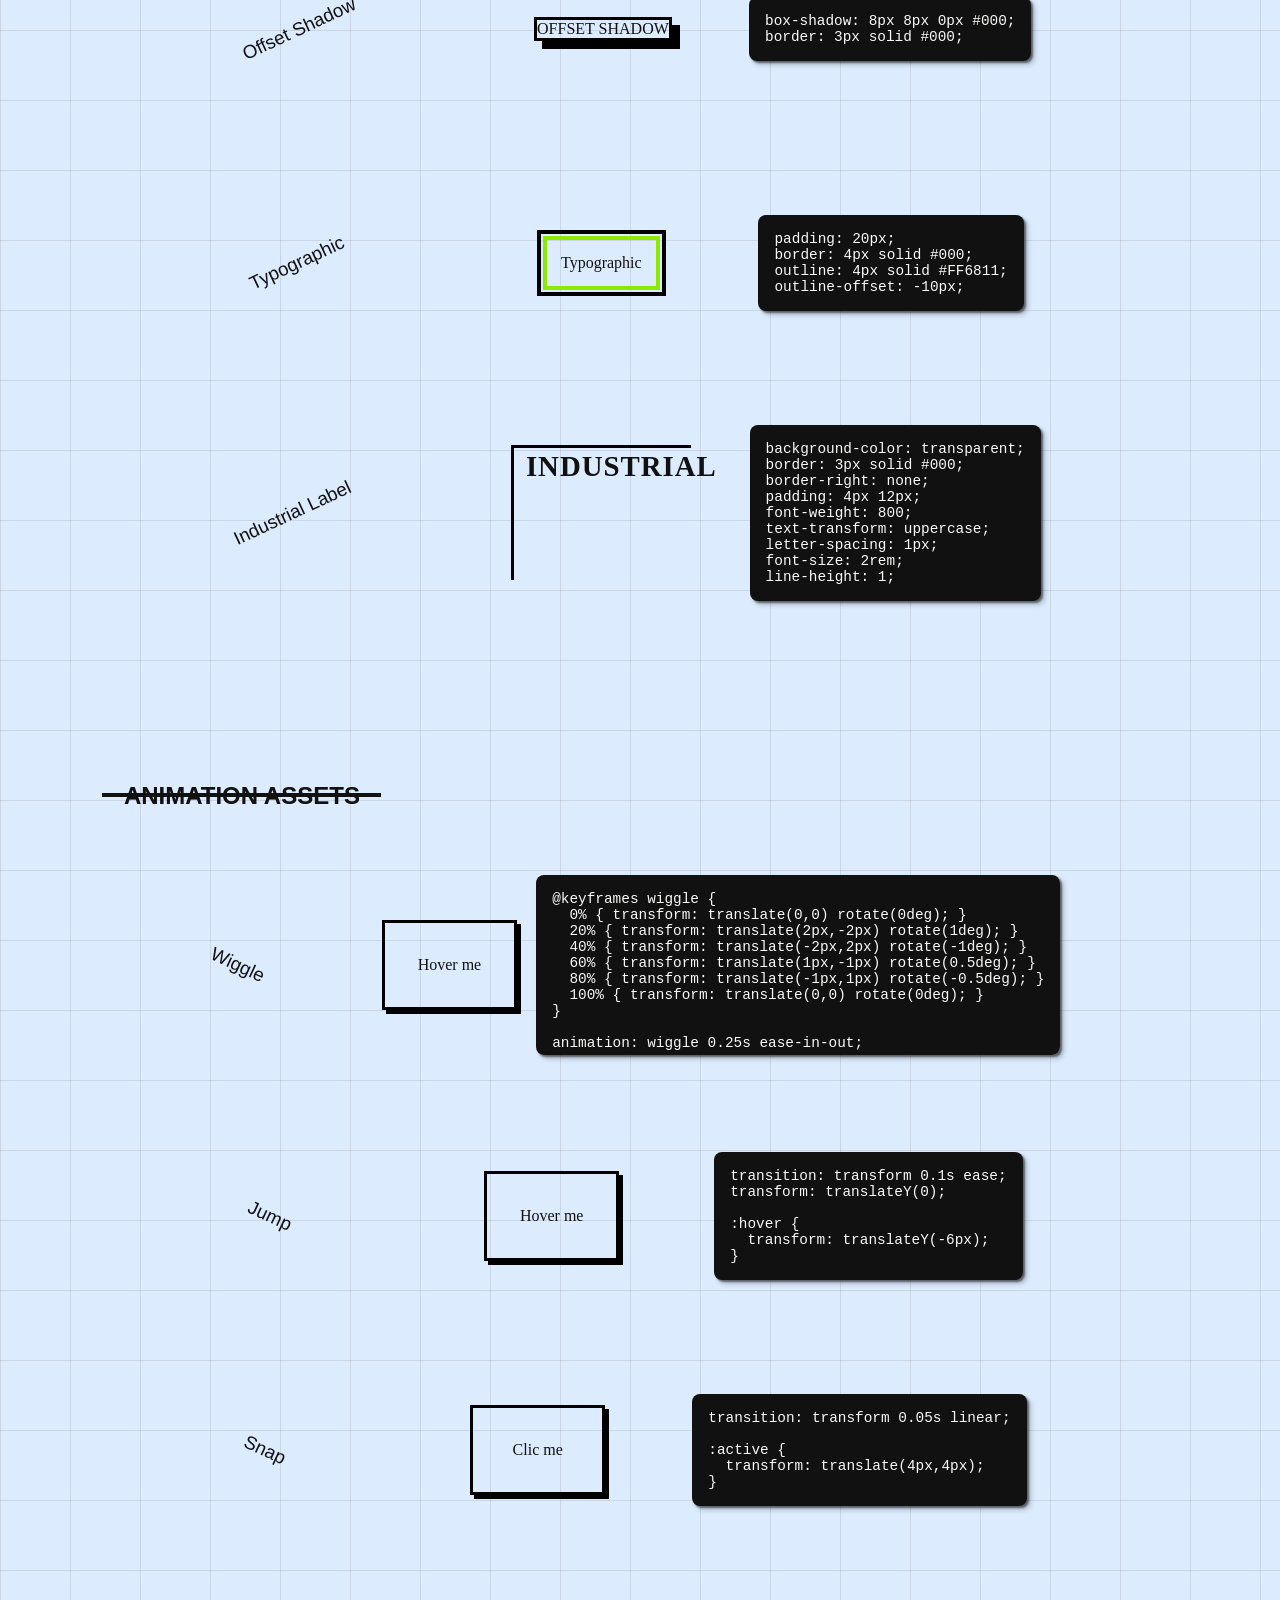
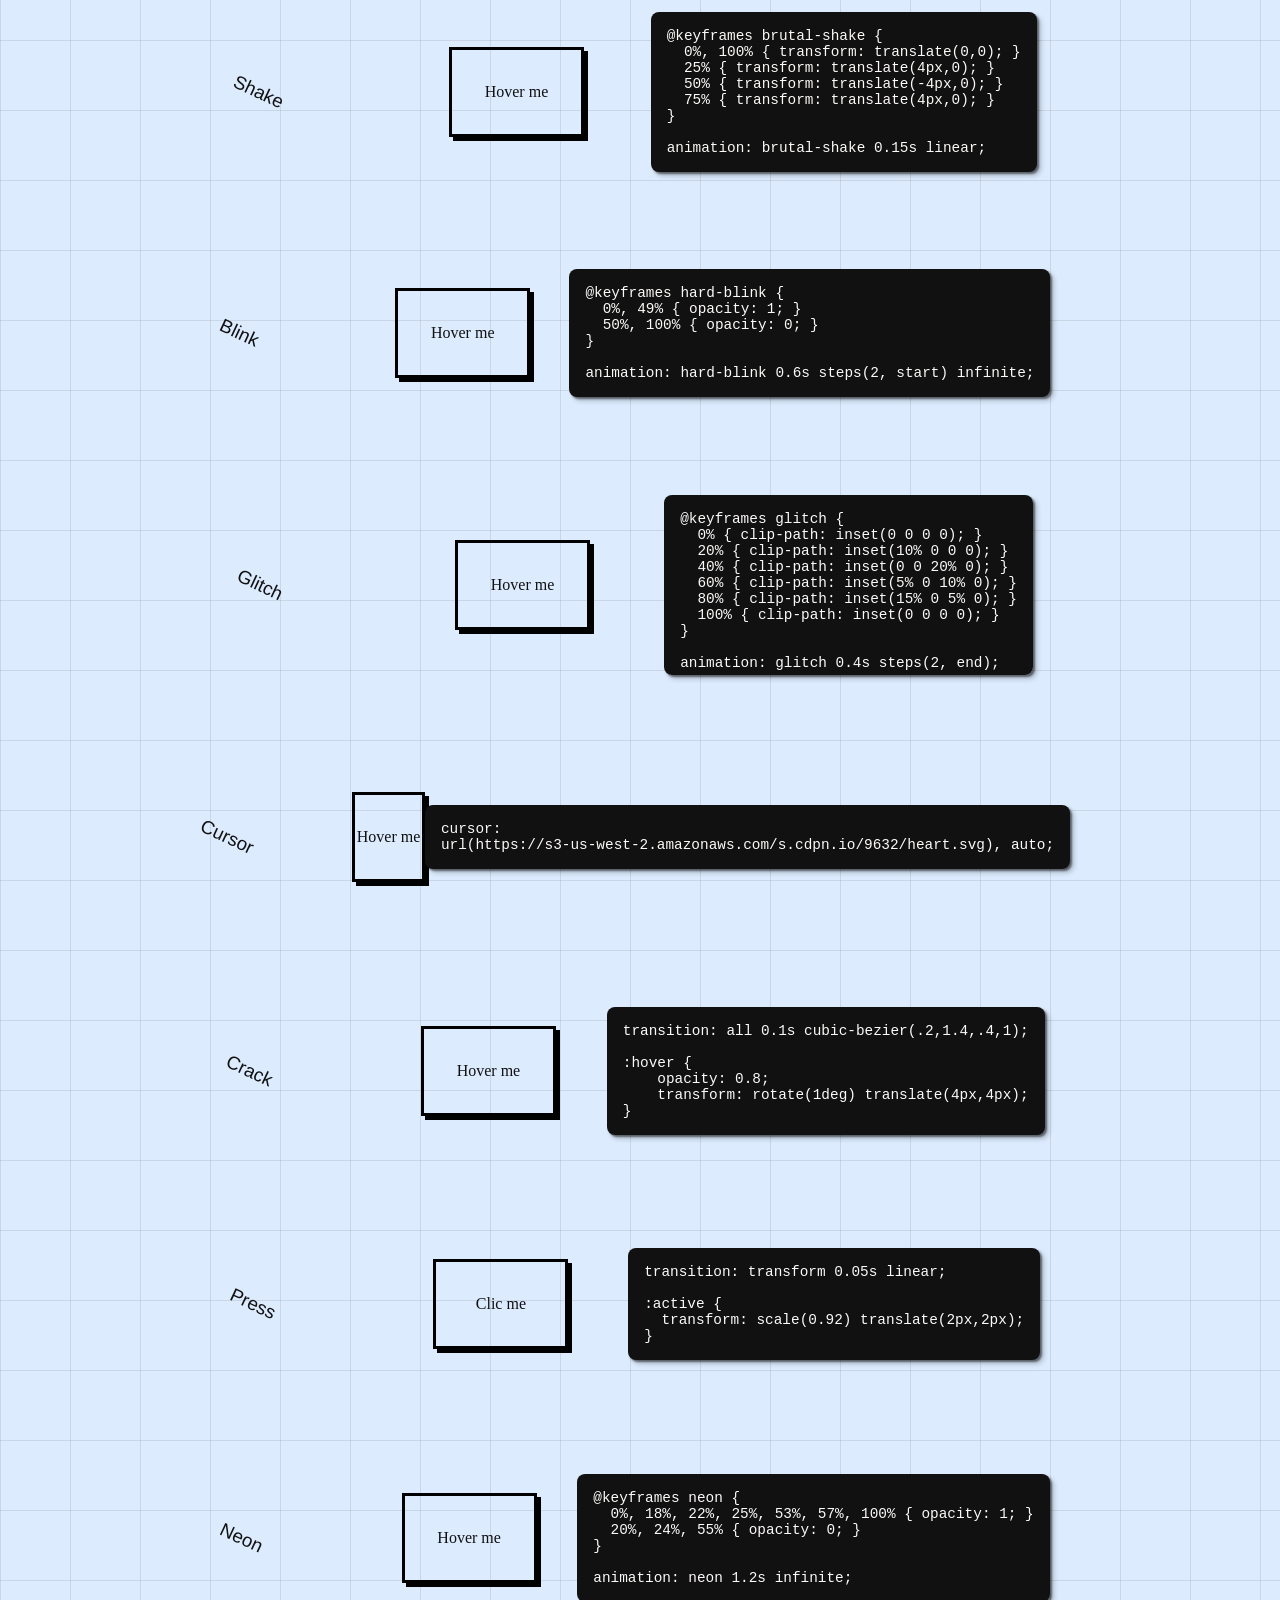
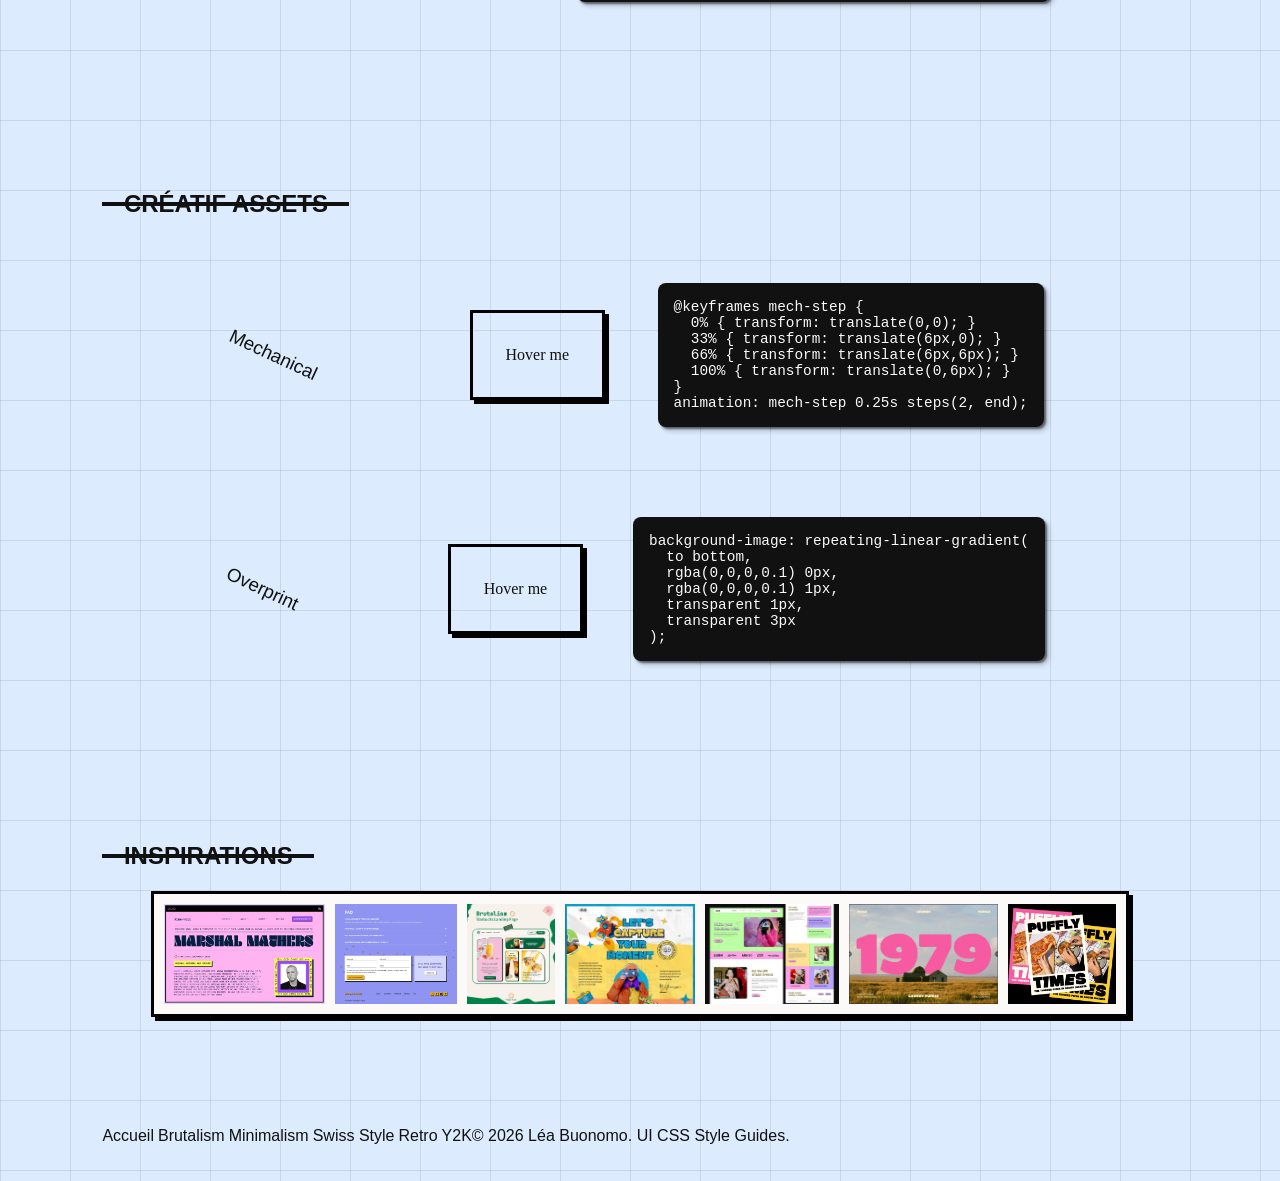
==== commit a9bbc0f4: "Add sitemap" ====
--- a/index.html
+++ b/index.html
@@ -24,7 +24,7 @@
         "description": "Outil Neo Brutalism pour webdesigners et developpeurs. Typographies, palettes, composants UI et motifs CSS.",
         "applicationCategory": "DesignTool",
         "operatingSystem": "All",
-        "url": ""
+        "url": "https://buonomolea.github.io/ui-css-style-guides/"
     }
     </script>
 
@@ -48,6 +48,9 @@
     <link rel="stylesheet" href="./variables.css">
     <link rel="stylesheet" href="./style.css">
     <title>Neo Brutalism UI Guide et outils CSS</title>
+    
+    <meta name="msvalidate.01" content="3F916819C89482110715866992C0853B" />
+    <meta name="google-site-verification" content="eUo2YgzsbFNPodjf4kjxdbITTtfanp7-Xv05x3i30eY" />
 </head>
 <body>
     <a href="#main" class="skip-link">Aller au contenu</a>
@@ -540,7 +543,20 @@
             </section>
         </main>
         <footer class="footer" role="contentinfo">
-            <p class="footer-text">&copy; <script>document.write(new Date().getFullYear())</script> Léa Buonomo. Tous droits réservés.</p>
+            <nav class="footer-nav">
+                <a href="https://buonomolea.github.io/ui-css-style-guides/">Accueil</a>
+                <a href="https://buonomolea.github.io/ui-css-style-guides/brutalism/brutalism.html">Brutalism</a>
+                <a href="https://buonomolea.github.io/ui-css-style-guides/minimalism/minimalism.html">Minimalism</a>
+                <a href="https://buonomolea.github.io/ui-css-style-guides/swissStyle/swissStyle.html">Swiss Style</a>
+                <a href="https://buonomolea.github.io/ui-css-style-guides/retro/retro.html">Retro</a>
+                <a href="https://buonomolea.github.io/ui-css-style-guides/y2k/y2k.html">Y2K</a>
+            </nav>
+
+            <p class="footer-text">
+                &copy; <script>document.write(new Date().getFullYear())</script>
+                <a href="https://github.com/BuonomoLea" target="_blank" rel="noopener">Léa Buonomo</a>.
+                UI CSS Style Guides.
+            </p>
         </footer>
     </div>
 </body>
